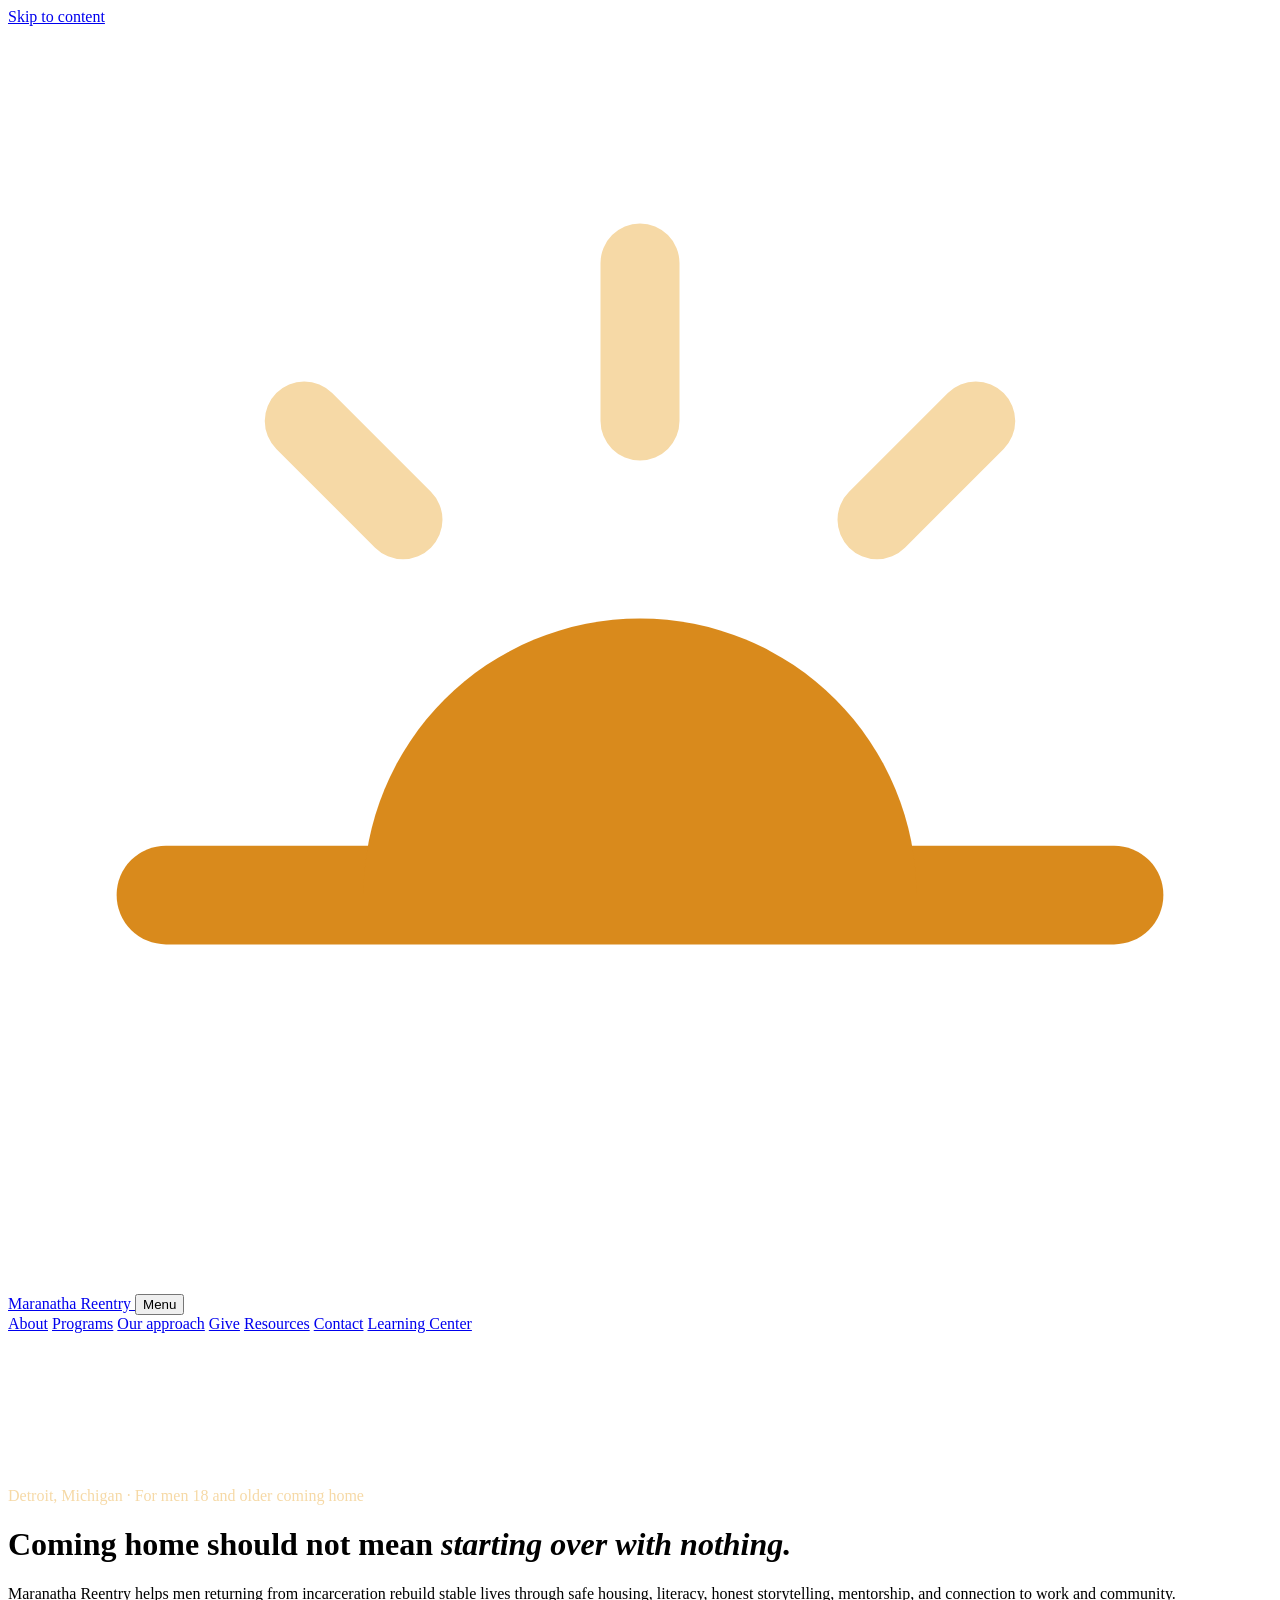
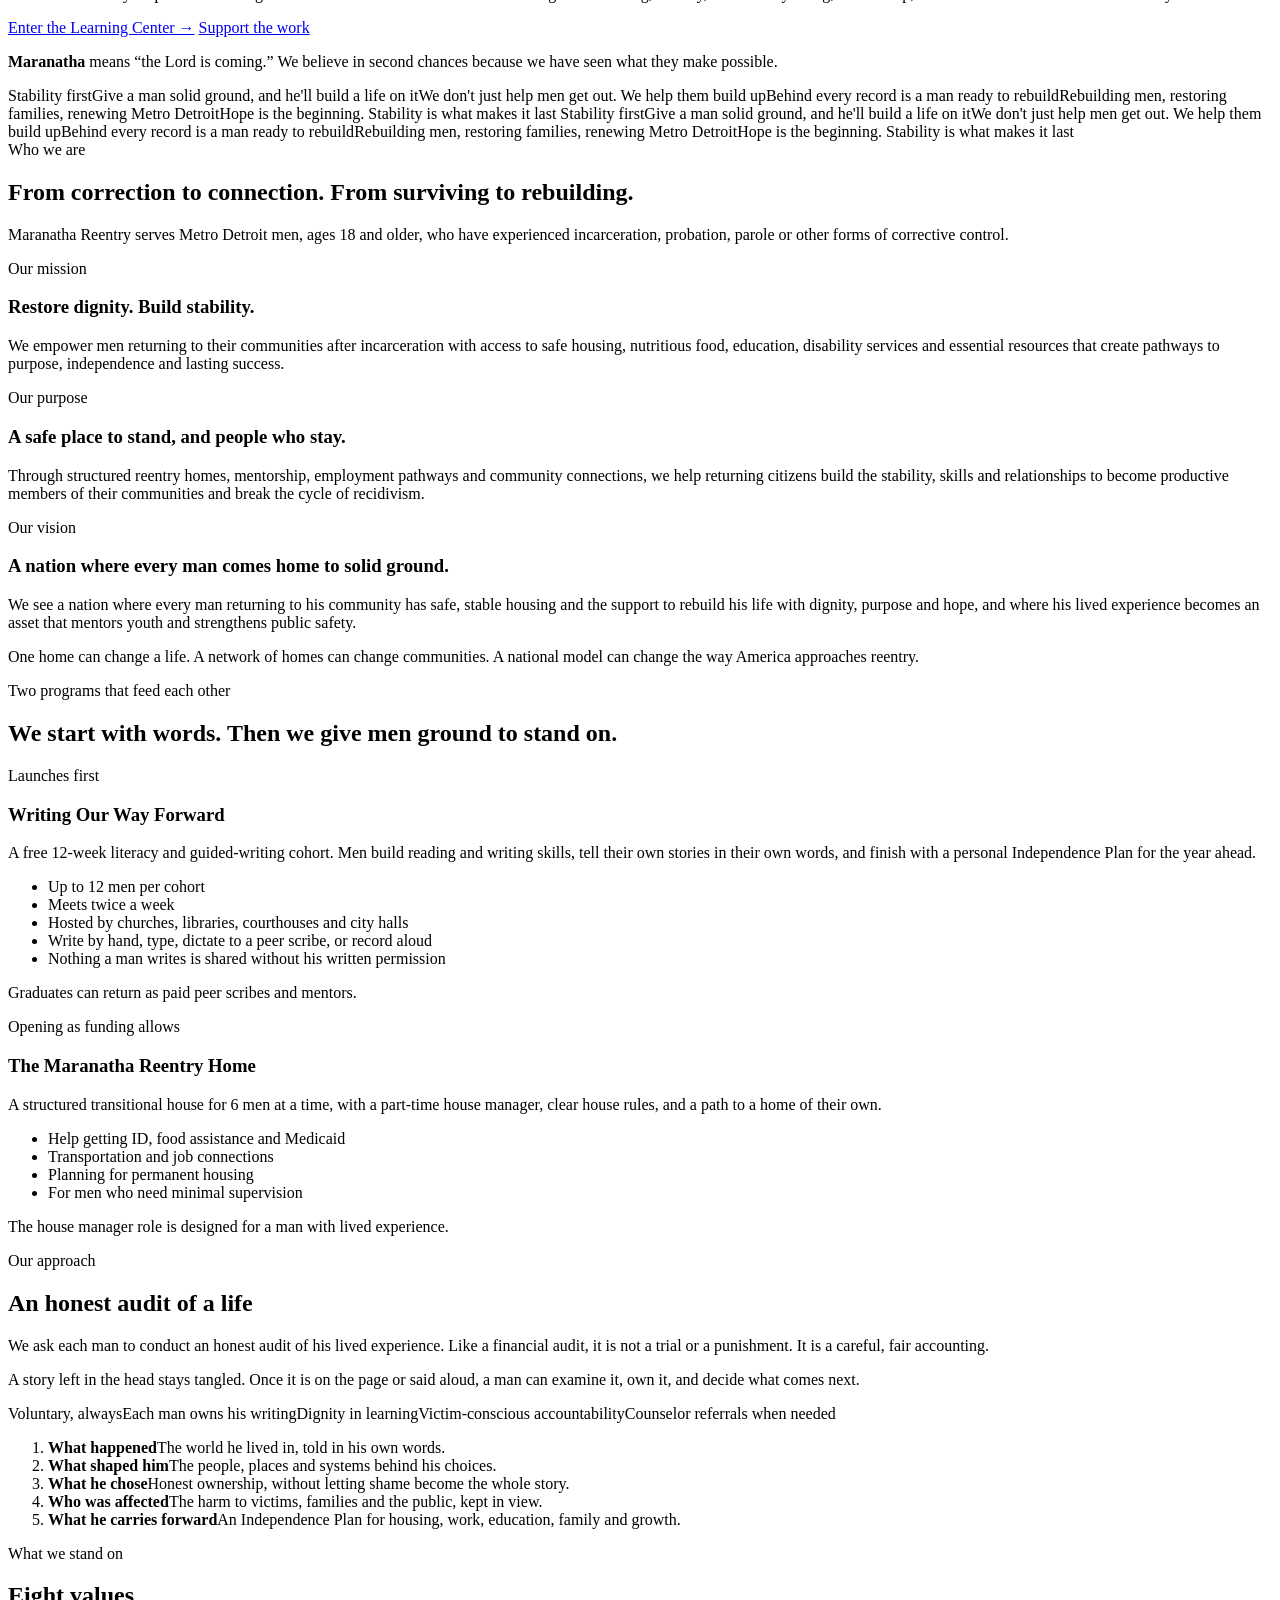
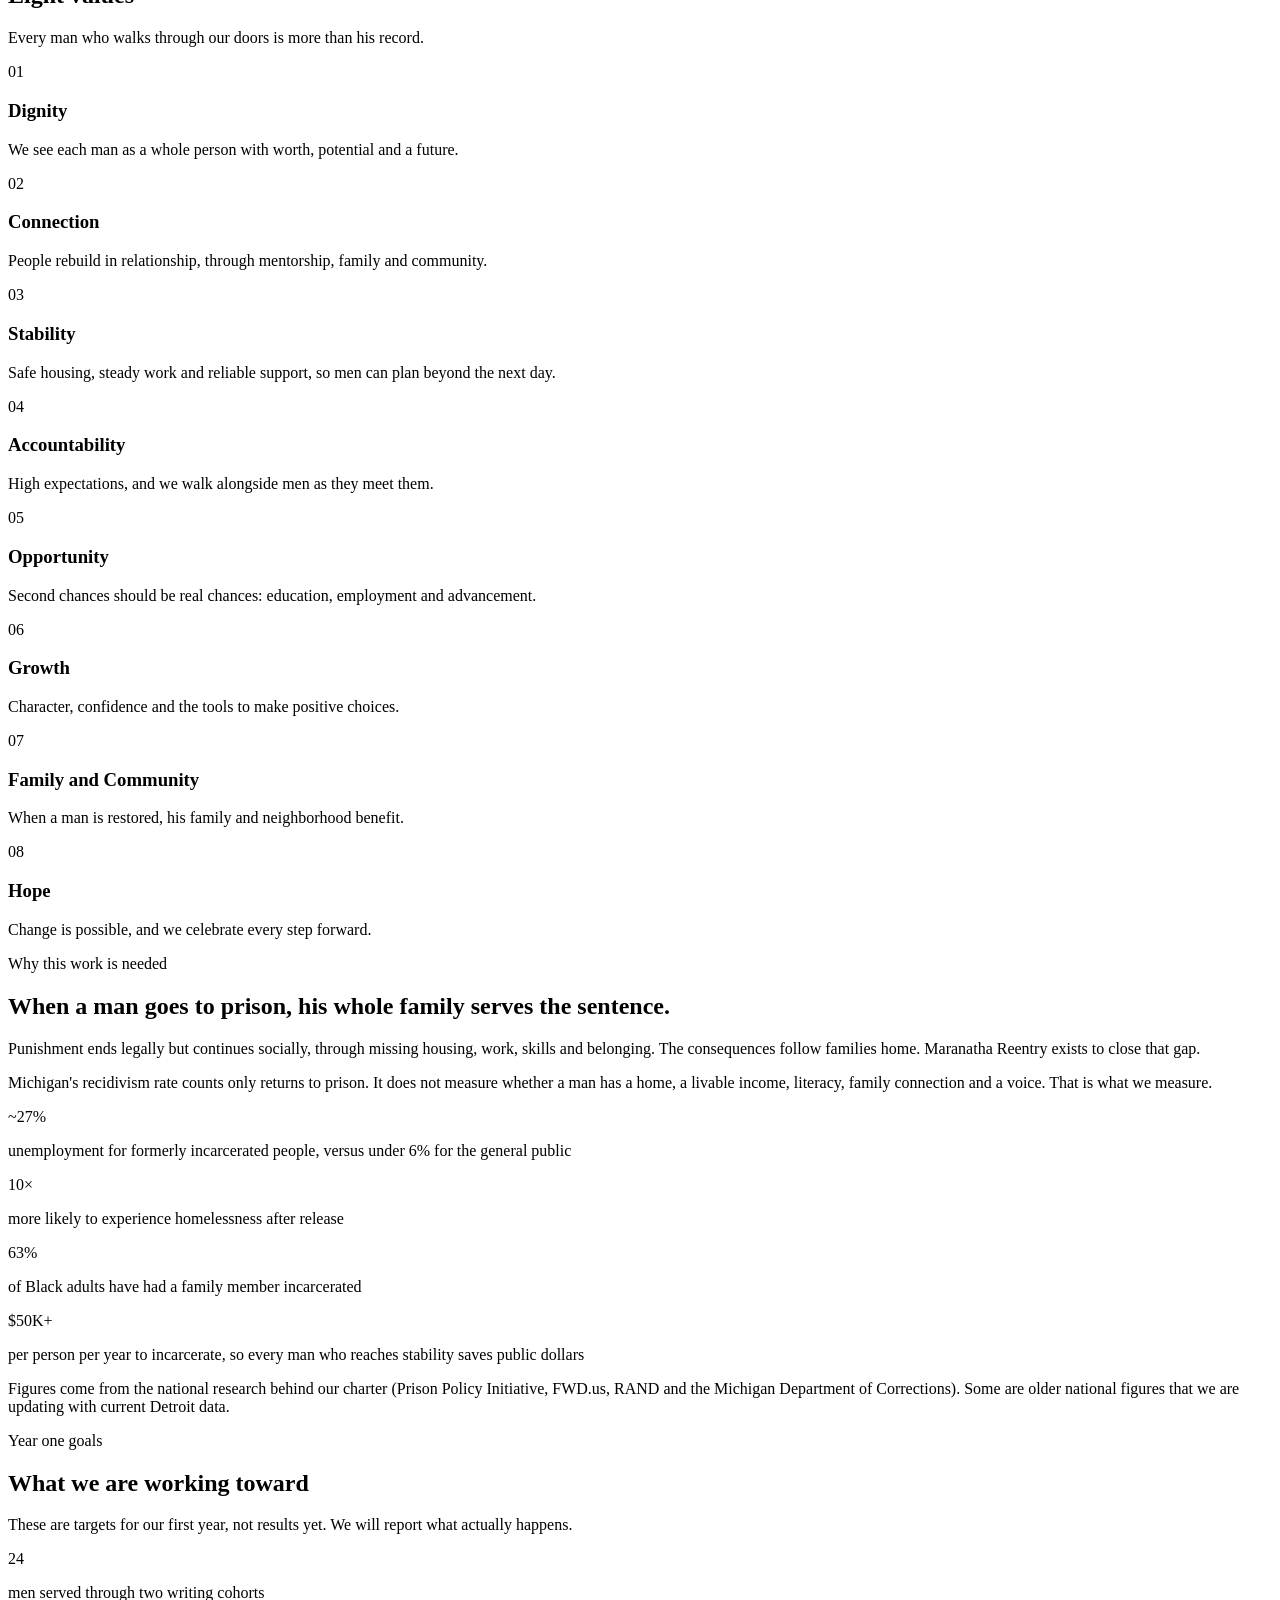
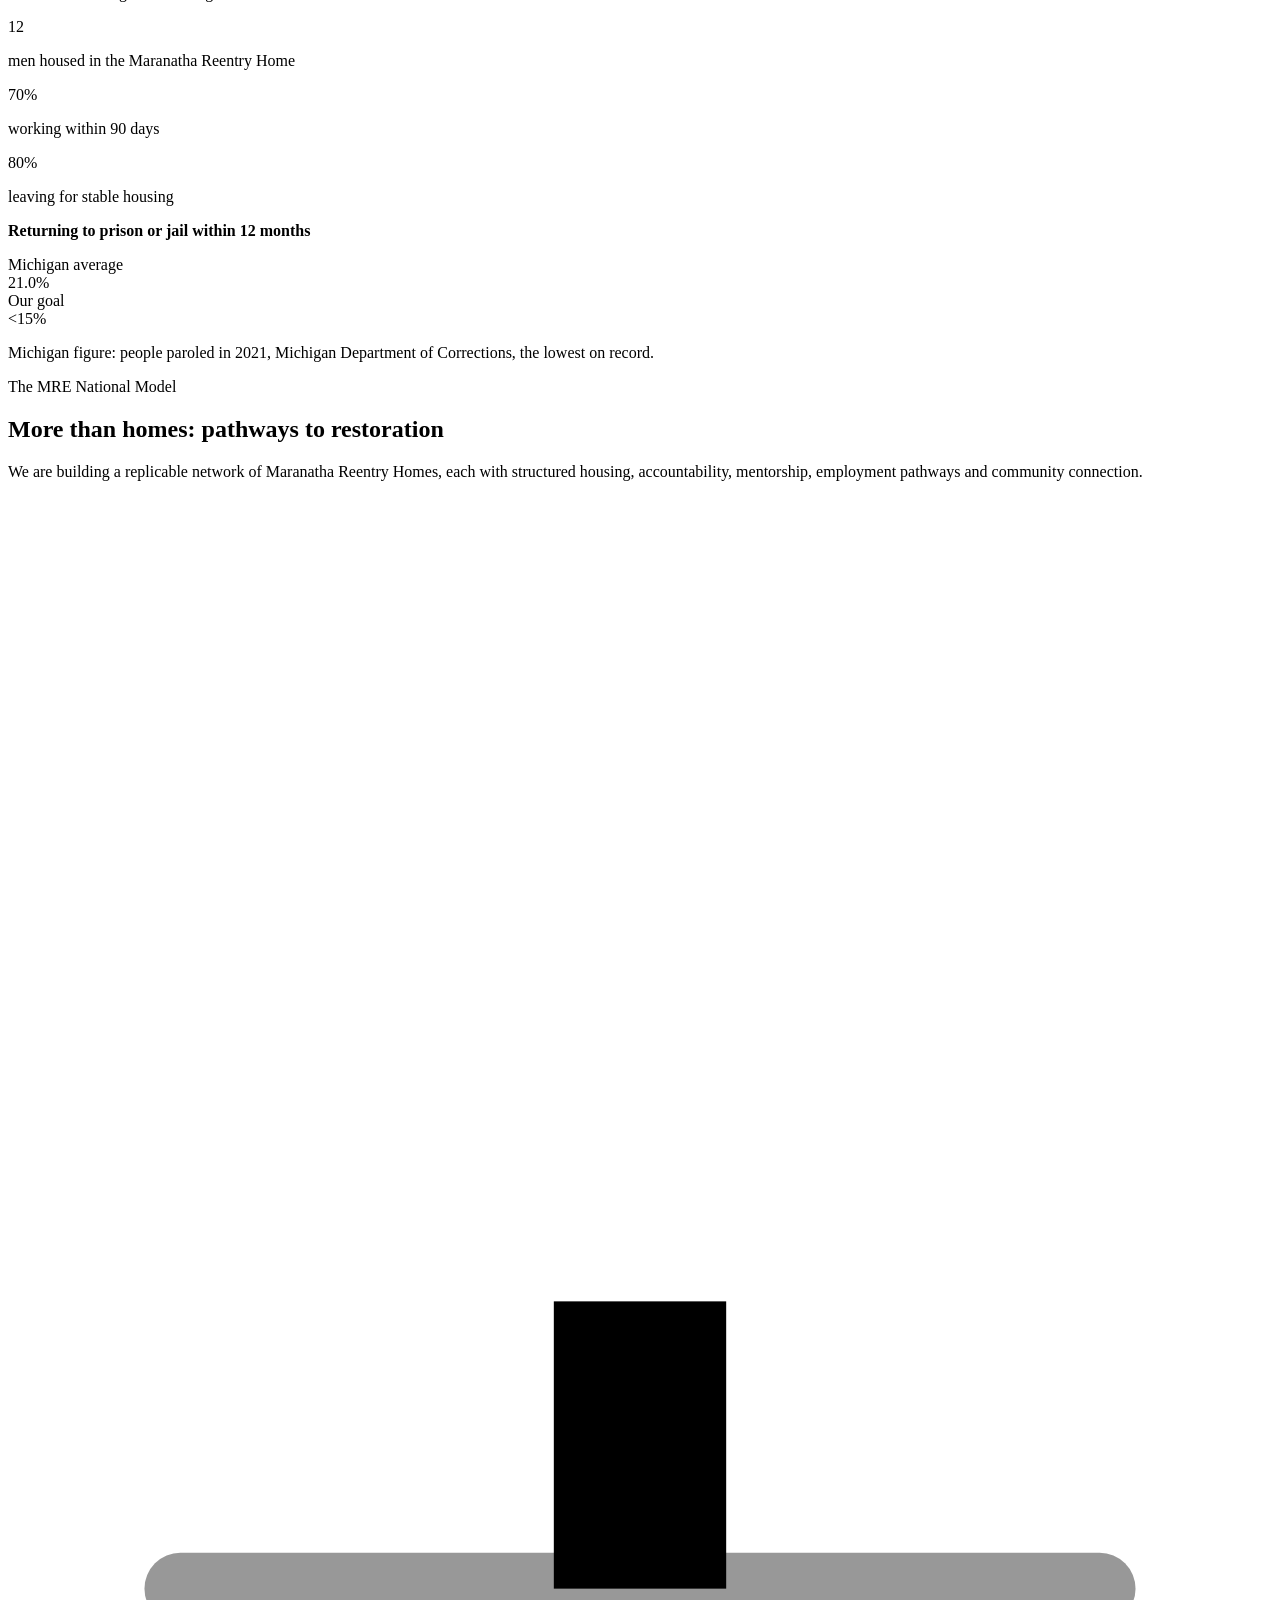
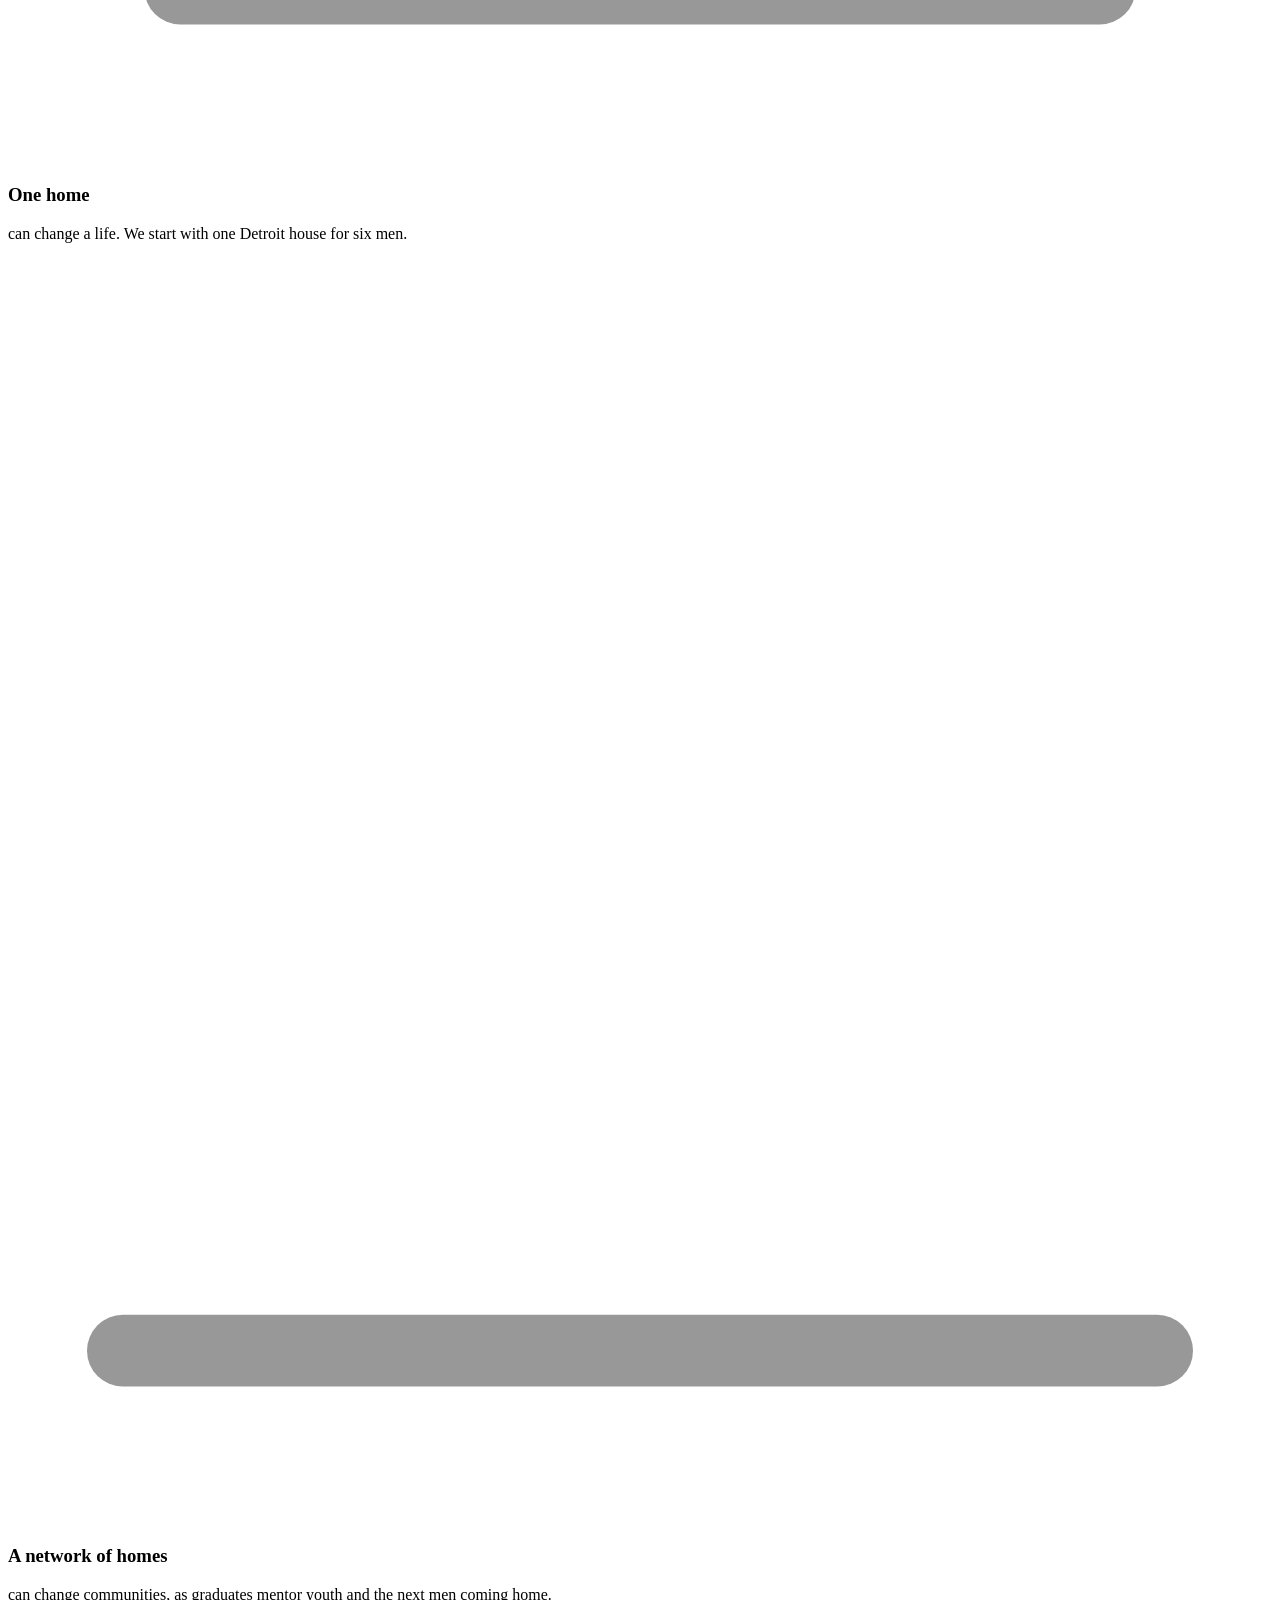
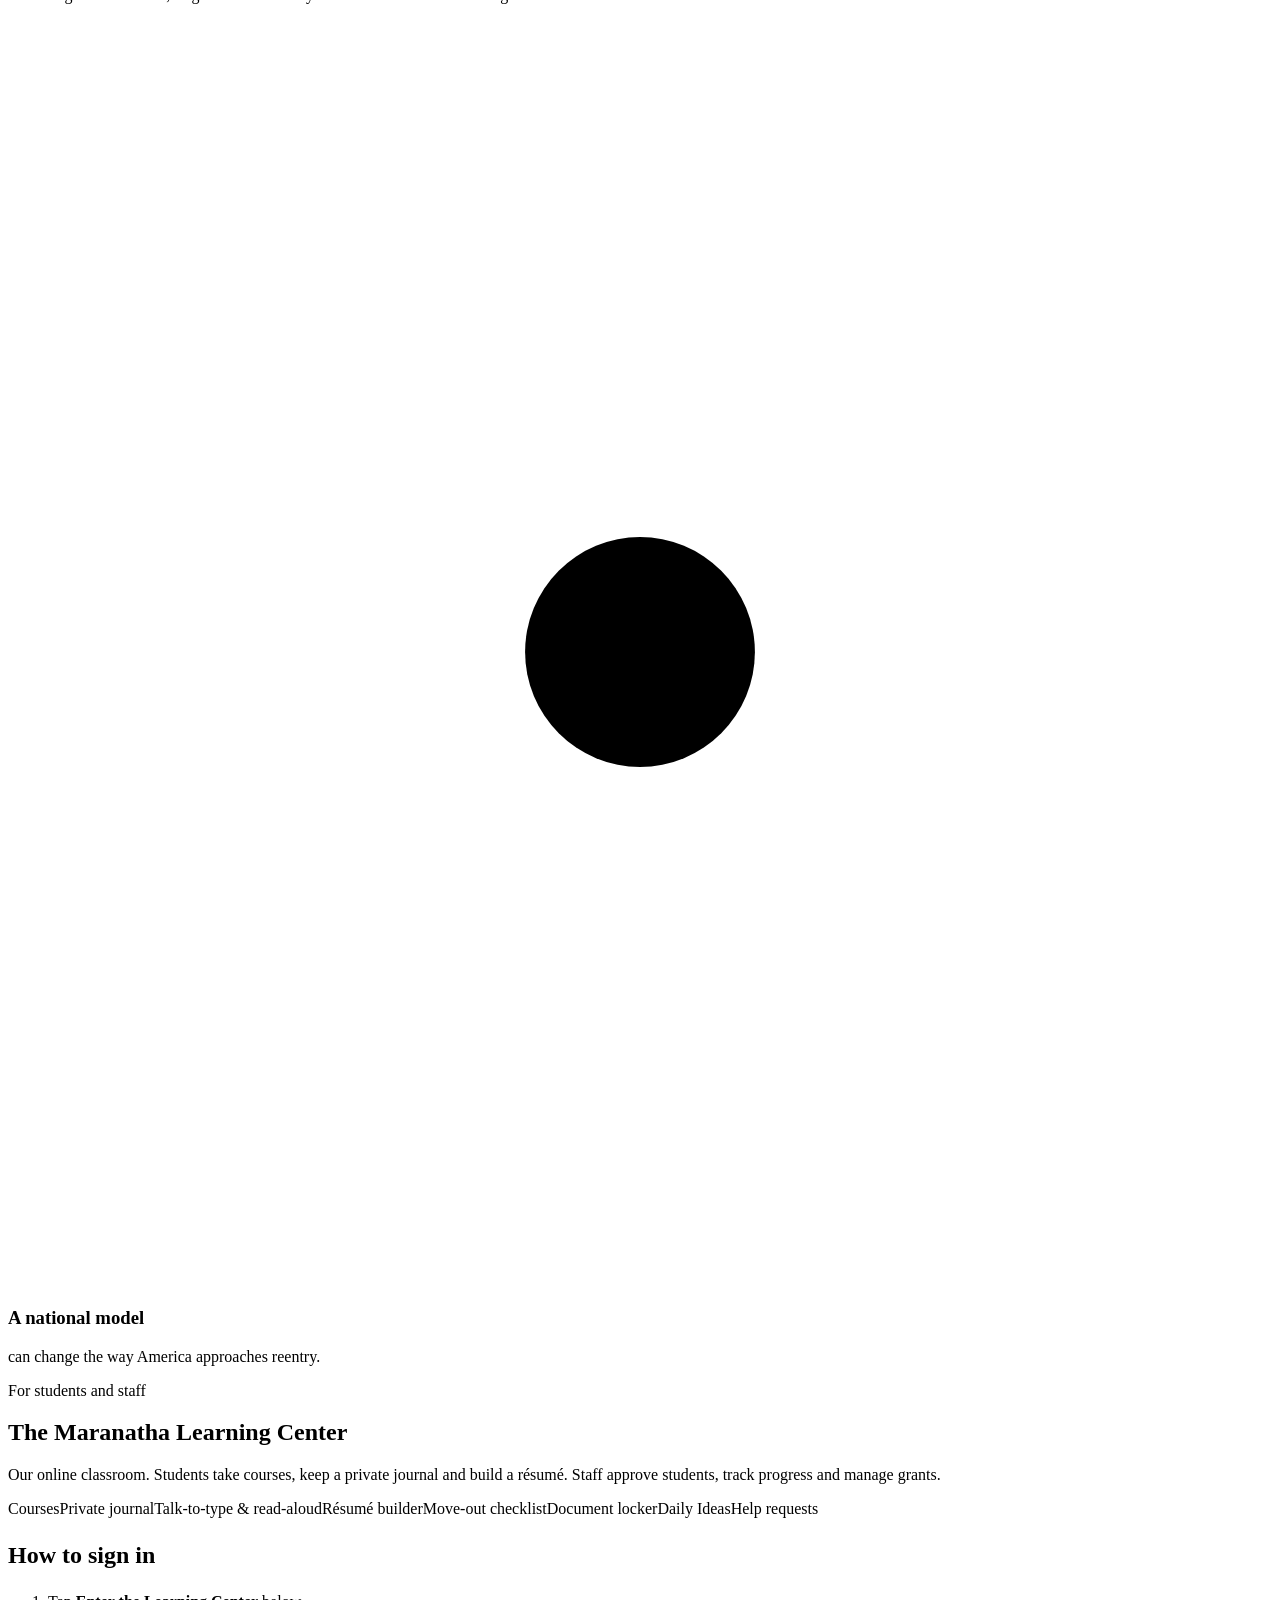
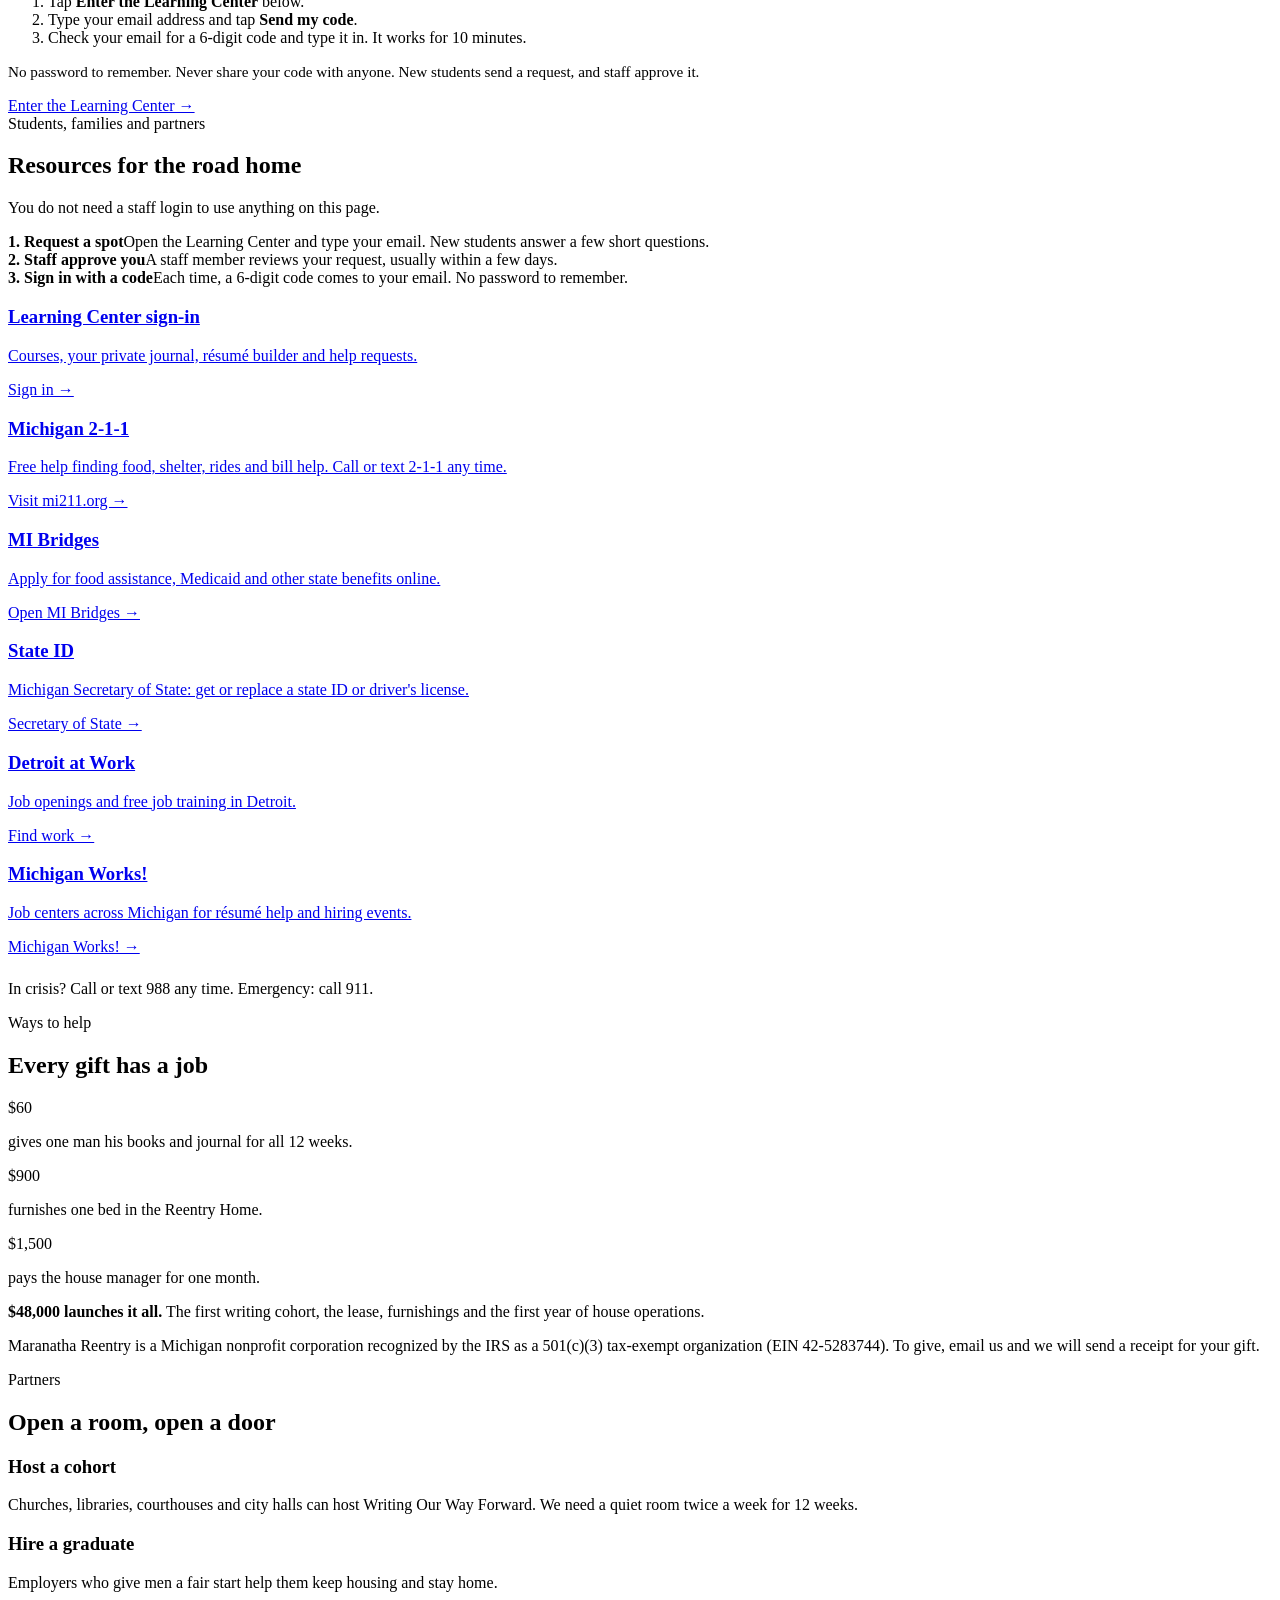
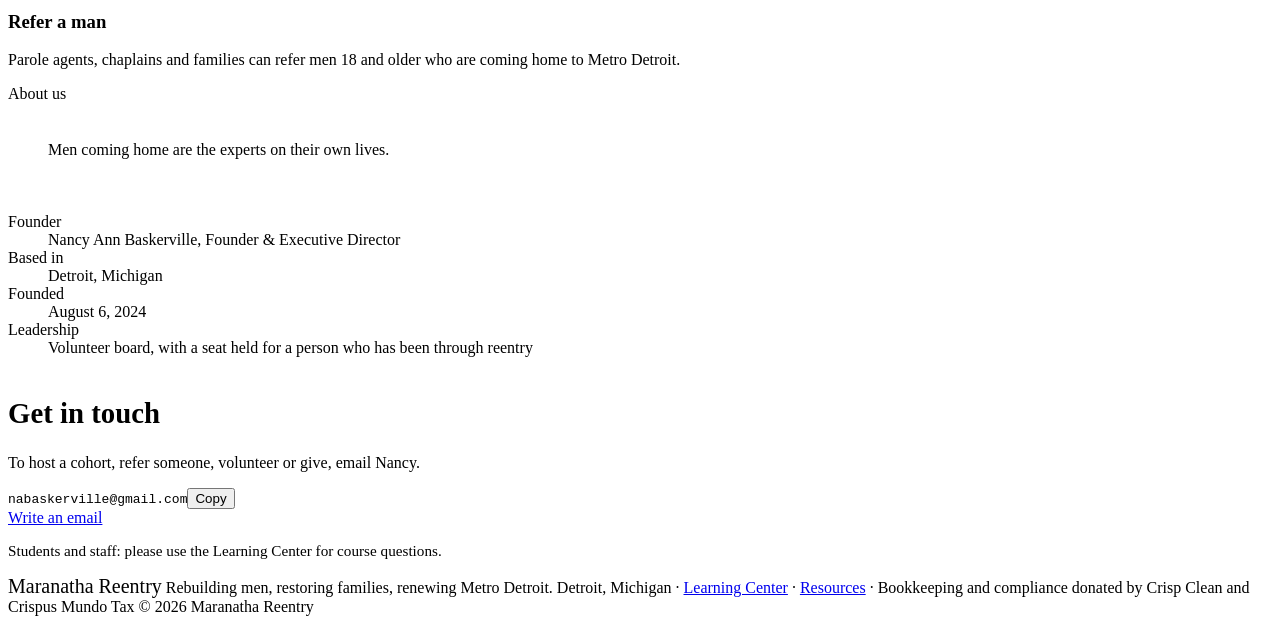
==== index.html @ b45a87dd "Add files via upload" ====
<!doctype html>
<html lang="en">
<head>
<meta charset="utf-8">
<meta name="viewport" content="width=device-width,initial-scale=1,viewport-fit=cover">
<title>Maranatha Reentry | Detroit</title>
<meta name="description" content="Maranatha Reentry helps men returning from incarceration in Metro Detroit rebuild stable lives through safe housing, literacy, honest storytelling, mentorship and connection to work.">
<meta property="og:title" content="Maranatha Reentry">
<meta property="og:description" content="Give a man solid ground, and he'll build a life on it. Reentry housing and literacy for men coming home to Metro Detroit.">
<meta name="theme-color" content="#16203a">
<link rel="icon" href="data:image/svg+xml,%3Csvg xmlns='http://www.w3.org/2000/svg' viewBox='0 0 32 32'%3E%3Crect width='32' height='32' rx='6' fill='%2316203a'/%3E%3Cpath d='M5 22h22' stroke='%23d98a1c' stroke-width='2.5' stroke-linecap='round'/%3E%3Cpath d='M9 22a7 7 0 0 1 14 0' fill='%23d98a1c'/%3E%3C/svg%3E">
<link rel="preconnect" href="https://fonts.googleapis.com">
<link rel="preconnect" href="https://fonts.gstatic.com" crossorigin>
<link rel="stylesheet" href="https://fonts.googleapis.com/css2?family=Young+Serif&family=Atkinson+Hyperlegible:ital,wght@0,400;0,700;1,400&display=swap">
<link rel="stylesheet" href="assets/site.css">
</head>
<body>
<a class="skip" href="#main">Skip to content</a>

<nav class="top" aria-label="Main">
  <div class="wrap">
    <a class="brand" href="#top">
      <svg viewBox="0 0 32 32" aria-hidden="true"><path d="M4 22h24" stroke="#d98a1c" stroke-width="2.5" stroke-linecap="round"/><path d="M9 22a7 7 0 0 1 14 0" fill="#d98a1c"/><path d="M16 6v4M7.5 10l2.5 2.5M24.5 10L22 12.5" stroke="#f6d9a6" stroke-width="2" stroke-linecap="round"/></svg>
      Maranatha Reentry
    </a>
    <button class="menu-btn" type="button" aria-expanded="false" aria-controls="navlinks">Menu</button>
    <div class="navlinks" id="navlinks">
      <a href="#mission">About</a>
      <a href="#programs">Programs</a>
      <a href="#approach">Our approach</a>
      <a href="#give">Give</a>
      <a href="#resources">Resources</a>
      <a href="#contact">Contact</a>
      <a class="pill" href="learning-center/">Learning Center</a>
    </div>
  </div>
</nav>

<header class="hero" id="top">
  <canvas id="dawn" aria-hidden="true"></canvas>
  <div class="wrap">
    <span class="eyebrow reveal" style="color:#f6d9a6">Detroit, Michigan · For men 18 and older coming home</span>
    <h1 class="reveal d1">Coming home should not mean <em>starting over with nothing.</em></h1>
    <p class="lede reveal d2">Maranatha Reentry helps men returning from incarceration rebuild stable lives through safe housing, literacy, honest storytelling, mentorship, and connection to work and community.</p>
    <div class="ctas reveal d3">
      <a class="btn btn-dawn" href="learning-center/">Enter the Learning Center →</a>
      <a class="btn btn-ghost" href="#give">Support the work</a>
    </div>
    <p class="meaning reveal d4"><b>Maranatha</b> means “the Lord is coming.” We believe in second chances because we have seen what they make possible.</p>
  </div>
</header>

<div class="ribbon" aria-label="What we believe">
  <div class="track">
    <span>Stability first</span><span>Give a man solid ground, and he'll build a life on it</span><span>We don't just help men get out. We help them build up</span><span>Behind every record is a man ready to rebuild</span><span>Rebuilding men, restoring families, renewing Metro Detroit</span><span>Hope is the beginning. Stability is what makes it last</span>
    <span aria-hidden="true">Stability first</span><span aria-hidden="true">Give a man solid ground, and he'll build a life on it</span><span aria-hidden="true">We don't just help men get out. We help them build up</span><span aria-hidden="true">Behind every record is a man ready to rebuild</span><span aria-hidden="true">Rebuilding men, restoring families, renewing Metro Detroit</span><span aria-hidden="true">Hope is the beginning. Stability is what makes it last</span>
  </div>
</div>

<main id="main">

  <section class="chapter" id="mission">
    <div class="wrap">
      <div class="chapter-head fade">
        <span class="eyebrow">Who we are</span>
        <h2>From correction to connection. From surviving to rebuilding.</h2>
        <p>Maranatha Reentry serves Metro Detroit men, ages 18 and older, who have experienced incarceration, probation, parole or other forms of corrective control.</p>
      </div>
      <div class="trio">
        <article class="statement fade">
          <span class="eyebrow">Our mission</span>
          <h3>Restore dignity. Build stability.</h3>
          <p>We empower men returning to their communities after incarceration with access to safe housing, nutritious food, education, disability services and essential resources that create pathways to purpose, independence and lasting success.</p>
        </article>
        <article class="statement fade">
          <span class="eyebrow">Our purpose</span>
          <h3>A safe place to stand, and people who stay.</h3>
          <p>Through structured reentry homes, mentorship, employment pathways and community connections, we help returning citizens build the stability, skills and relationships to become productive members of their communities and break the cycle of recidivism.</p>
        </article>
        <article class="statement fade">
          <span class="eyebrow">Our vision</span>
          <h3>A nation where every man comes home to solid ground.</h3>
          <p>We see a nation where every man returning to his community has safe, stable housing and the support to rebuild his life with dignity, purpose and hope, and where his lived experience becomes an asset that mentors youth and strengthens public safety.</p>
        </article>
      </div>
      <p class="pull fade">One home can change a life. A network of homes can change communities. A national model can change the way America approaches reentry.</p>
    </div>
  </section>

  <section class="chapter tint" id="programs">
    <div class="wrap">
      <div class="chapter-head fade">
        <span class="eyebrow">Two programs that feed each other</span>
        <h2>We start with words. Then we give men ground to stand on.</h2>
      </div>
      <div class="programs">
        <article class="journal fade">
          <span class="tag">Launches first</span>
          <h3>Writing Our Way Forward</h3>
          <p>A free 12-week literacy and guided-writing cohort. Men build reading and writing skills, tell their own stories in their own words, and finish with a personal Independence Plan for the year ahead.</p>
          <ul>
            <li>Up to 12 men per cohort</li>
            <li>Meets twice a week</li>
            <li>Hosted by churches, libraries, courthouses and city halls</li>
            <li>Write by hand, type, dictate to a peer scribe, or record aloud</li>
            <li>Nothing a man writes is shared without his written permission</li>
          </ul>
          <p class="start">Graduates can return as paid peer scribes and mentors.</p>
        </article>
        <article class="journal fade">
          <span class="tag">Opening as funding allows</span>
          <h3>The Maranatha Reentry Home</h3>
          <p>A structured transitional house for 6 men at a time, with a part-time house manager, clear house rules, and a path to a home of their own.</p>
          <ul>
            <li>Help getting ID, food assistance and Medicaid</li>
            <li>Transportation and job connections</li>
            <li>Planning for permanent housing</li>
            <li>For men who need minimal supervision</li>
          </ul>
          <p class="start">The house manager role is designed for a man with lived experience.</p>
        </article>
      </div>
    </div>
  </section>

  <section class="chapter" id="approach">
    <div class="wrap audit">
      <div class="chapter-head fade" style="margin:0">
        <span class="eyebrow">Our approach</span>
        <h2>An honest audit of a life</h2>
        <p>We ask each man to conduct an honest audit of his lived experience. Like a financial audit, it is not a trial or a punishment. It is a careful, fair accounting.</p>
        <p>A story left in the head stays tangled. Once it is on the page or said aloud, a man can examine it, own it, and decide what comes next.</p>
        <div class="chips" style="margin-top:10px">
          <span class="chip">Voluntary, always</span><span class="chip">Each man owns his writing</span><span class="chip">Dignity in learning</span><span class="chip">Victim-conscious accountability</span><span class="chip">Counselor referrals when needed</span>
        </div>
      </div>
      <ol class="audit-steps fade" aria-label="The five questions of the audit">
        <li><div><b>What happened</b><span>The world he lived in, told in his own words.</span></div></li>
        <li><div><b>What shaped him</b><span>The people, places and systems behind his choices.</span></div></li>
        <li><div><b>What he chose</b><span>Honest ownership, without letting shame become the whole story.</span></div></li>
        <li><div><b>Who was affected</b><span>The harm to victims, families and the public, kept in view.</span></div></li>
        <li><div><b>What he carries forward</b><span>An Independence Plan for housing, work, education, family and growth.</span></div></li>
      </ol>
    </div>
  </section>

  <section class="chapter on-night" id="values">
    <div class="wrap">
      <div class="chapter-head fade">
        <span class="eyebrow">What we stand on</span>
        <h2>Eight values</h2>
        <p>Every man who walks through our doors is more than his record.</p>
      </div>
      <div class="values fade">
        <div class="value"><span class="n">01</span><h3>Dignity</h3><p>We see each man as a whole person with worth, potential and a future.</p></div>
        <div class="value"><span class="n">02</span><h3>Connection</h3><p>People rebuild in relationship, through mentorship, family and community.</p></div>
        <div class="value"><span class="n">03</span><h3>Stability</h3><p>Safe housing, steady work and reliable support, so men can plan beyond the next day.</p></div>
        <div class="value"><span class="n">04</span><h3>Accountability</h3><p>High expectations, and we walk alongside men as they meet them.</p></div>
        <div class="value"><span class="n">05</span><h3>Opportunity</h3><p>Second chances should be real chances: education, employment and advancement.</p></div>
        <div class="value"><span class="n">06</span><h3>Growth</h3><p>Character, confidence and the tools to make positive choices.</p></div>
        <div class="value"><span class="n">07</span><h3>Family and Community</h3><p>When a man is restored, his family and neighborhood benefit.</p></div>
        <div class="value"><span class="n">08</span><h3>Hope</h3><p>Change is possible, and we celebrate every step forward.</p></div>
      </div>
    </div>
  </section>

  <section class="chapter" id="why">
    <div class="wrap why">
      <div class="chapter-head fade" style="margin:0">
        <span class="eyebrow">Why this work is needed</span>
        <h2>When a man goes to prison, his whole family serves the sentence.</h2>
        <p>Punishment ends legally but continues socially, through missing housing, work, skills and belonging. The consequences follow families home. Maranatha Reentry exists to close that gap.</p>
        <p>Michigan's recidivism rate counts only returns to prison. It does not measure whether a man has a home, a livable income, literacy, family connection and a voice. That is what we measure.</p>
      </div>
      <div class="fade">
        <div class="stats">
          <div class="stat"><span class="num">~27%</span><p>unemployment for formerly incarcerated people, versus under 6% for the general public</p></div>
          <div class="stat"><span class="num">10×</span><p>more likely to experience homelessness after release</p></div>
          <div class="stat"><span class="num">63%</span><p>of Black adults have had a family member incarcerated</p></div>
          <div class="stat"><span class="num">$50K+</span><p>per person per year to incarcerate, so every man who reaches stability saves public dollars</p></div>
        </div>
        <p class="fine">Figures come from the national research behind our charter (Prison Policy Initiative, FWD.us, RAND and the Michigan Department of Corrections). Some are older national figures that we are updating with current Detroit data.</p>
      </div>
    </div>
  </section>

  <section class="chapter on-night" id="goals">
    <div class="wrap">
      <div class="chapter-head fade">
        <span class="eyebrow">Year one goals</span>
        <h2>What we are working toward</h2>
        <p>These are targets for our first year, not results yet. We will report what actually happens.</p>
      </div>
      <div class="goal-grid fade">
        <div class="goal"><span class="num" data-count="24">24</span><p>men served through two writing cohorts</p></div>
        <div class="goal"><span class="num" data-count="12">12</span><p>men housed in the Maranatha Reentry Home</p></div>
        <div class="goal"><span class="num" data-count="70" data-suffix="%">70%</span><p>working within 90 days</p></div>
        <div class="goal"><span class="num" data-count="80" data-suffix="%">80%</span><p>leaving for stable housing</p></div>
      </div>
      <div class="compare fade" aria-label="Return to prison within 12 months">
        <p style="font-weight:700">Returning to prison or jail within 12 months</p>
        <div class="bar-row"><span>Michigan average</span><div class="bar"><span class="state"></span></div><span>21.0%</span></div>
        <div class="bar-row"><span>Our goal</span><div class="bar"><span class="mre"></span></div><span>&lt;15%</span></div>
        <p class="bar-note">Michigan figure: people paroled in 2021, Michigan Department of Corrections, the lowest on record.</p>
      </div>
    </div>
  </section>

  <section class="chapter" id="vision">
    <div class="wrap">
      <div class="chapter-head fade">
        <span class="eyebrow">The MRE National Model</span>
        <h2>More than homes: pathways to restoration</h2>
        <p>We are building a replicable network of Maranatha Reentry Homes, each with structured housing, accountability, mentorship, employment pathways and community connection.</p>
      </div>
      <div class="vision">
        <div class="scale fade">
          <svg class="icon" viewBox="0 0 44 44" aria-hidden="true"><path d="M6 38h32" stroke="currentColor" stroke-width="2.5" stroke-linecap="round" opacity=".4"/><path d="M12 38V22L22 13l10 9v16" fill="none" stroke="var(--dawn)" stroke-width="2.5" stroke-linejoin="round"/><rect x="19" y="28" width="6" height="10" fill="var(--dawn)"/></svg>
          <h3>One home</h3><p>can change a life. We start with one Detroit house for six men.</p>
        </div>
        <div class="scale fade">
          <svg class="icon" viewBox="0 0 44 44" aria-hidden="true"><path d="M4 38h36" stroke="currentColor" stroke-width="2.5" stroke-linecap="round" opacity=".4"/><path d="M6 38V27l7-6 7 6v11M24 38V27l7-6 7 6v11" fill="none" stroke="var(--sage)" stroke-width="2.5" stroke-linejoin="round"/><path d="M15 15l7-6 7 6" fill="none" stroke="var(--dawn)" stroke-width="2.5" stroke-linejoin="round"/></svg>
          <h3>A network of homes</h3><p>can change communities, as graduates mentor youth and the next men coming home.</p>
        </div>
        <div class="scale fade">
          <svg class="icon" viewBox="0 0 44 44" aria-hidden="true"><circle cx="22" cy="22" r="16" fill="none" stroke="var(--sage)" stroke-width="2.5"/><path d="M6 22h32M22 6c5 5 5 27 0 32M22 6c-5 5-5 27 0 32" fill="none" stroke="var(--sage)" stroke-width="2"/><circle cx="22" cy="22" r="4" fill="var(--dawn)"/></svg>
          <h3>A national model</h3><p>can change the way America approaches reentry.</p>
        </div>
      </div>
    </div>
  </section>

  <section class="chapter tint" id="learning">
    <div class="wrap lc">
      <div class="chapter-head fade" style="margin:0">
        <span class="eyebrow">For students and staff</span>
        <h2>The Maranatha Learning Center</h2>
        <p>Our online classroom. Students take courses, keep a private journal and build a résumé. Staff approve students, track progress and manage grants.</p>
        <div class="chips" style="margin-top:8px">
          <span class="chip">Courses</span><span class="chip">Private journal</span><span class="chip">Talk-to-type &amp; read-aloud</span><span class="chip">Résumé builder</span><span class="chip">Move-out checklist</span><span class="chip">Document locker</span><span class="chip">Daily Ideas</span><span class="chip">Help requests</span>
        </div>
      </div>
      <div class="lc-panel fade">
        <h3 style="font-size:1.5rem">How to sign in</h3>
        <ol class="lc-steps">
          <li>Tap <b>Enter the Learning Center</b> below.</li>
          <li>Type your email address and tap <b>Send my code</b>.</li>
          <li>Check your email for a 6-digit code and type it in. It works for 10 minutes.</li>
        </ol>
        <p style="font-size:.95rem;color:var(--muted)">No password to remember. Never share your code with anyone. New students send a request, and staff approve it.</p>
        <a class="btn btn-sage" style="justify-self:start" href="learning-center/">Enter the Learning Center →</a>
      </div>
    </div>
  </section>

  <section class="chapter" id="resources">
    <div class="wrap">
      <div class="chapter-head fade">
        <span class="eyebrow">Students, families and partners</span>
        <h2>Resources for the road home</h2>
        <p>You do not need a staff login to use anything on this page.</p>
      </div>
      <div class="steps-row fade" aria-label="How new students join">
        <div class="step"><b>1. Request a spot</b><span>Open the Learning Center and type your email. New students answer a few short questions.</span></div>
        <div class="step"><b>2. Staff approve you</b><span>A staff member reviews your request, usually within a few days.</span></div>
        <div class="step"><b>3. Sign in with a code</b><span>Each time, a 6-digit code comes to your email. No password to remember.</span></div>
      </div>
      <div class="res-grid fade">
        <a class="res feature" href="learning-center/"><h3>Learning Center sign-in</h3><p>Courses, your private journal, résumé builder and help requests.</p><span class="go">Sign in →</span></a>
        <a class="res" href="https://www.mi211.org/" target="_blank" rel="noopener"><h3>Michigan 2-1-1</h3><p>Free help finding food, shelter, rides and bill help. Call or text 2-1-1 any time.</p><span class="go">Visit mi211.org →</span></a>
        <a class="res" href="https://newmibridges.michigan.gov/" target="_blank" rel="noopener"><h3>MI Bridges</h3><p>Apply for food assistance, Medicaid and other state benefits online.</p><span class="go">Open MI Bridges →</span></a>
        <a class="res" href="https://www.michigan.gov/sos" target="_blank" rel="noopener"><h3>State ID</h3><p>Michigan Secretary of State: get or replace a state ID or driver's license.</p><span class="go">Secretary of State →</span></a>
        <a class="res" href="https://detroitatwork.com/" target="_blank" rel="noopener"><h3>Detroit at Work</h3><p>Job openings and free job training in Detroit.</p><span class="go">Find work →</span></a>
        <a class="res" href="https://www.michiganworks.org/" target="_blank" rel="noopener"><h3>Michigan Works!</h3><p>Job centers across Michigan for résumé help and hiring events.</p><span class="go">Michigan Works! →</span></a>
      </div>
      <p class="crisis" style="margin-top:24px">In crisis? Call or text 988 any time. Emergency: call 911.</p>
    </div>
  </section>

  <section class="chapter tint" id="give">
    <div class="wrap">
      <div class="chapter-head fade">
        <span class="eyebrow">Ways to help</span>
        <h2>Every gift has a job</h2>
      </div>
      <div class="give-grid">
        <div class="gift fade"><span class="amt">$60</span><p>gives one man his books and journal for all 12 weeks.</p></div>
        <div class="gift fade"><span class="amt">$900</span><p>furnishes one bed in the Reentry Home.</p></div>
        <div class="gift fade"><span class="amt">$1,500</span><p>pays the house manager for one month.</p></div>
      </div>
      <div class="launch fade">
        <strong>$48,000 launches it all.</strong>
        <span>The first writing cohort, the lease, furnishings and the first year of house operations.</span>
      </div>
      <p class="status-note">Maranatha Reentry is a Michigan nonprofit corporation recognized by the IRS as a 501(c)(3) tax-exempt organization (EIN 42-5283744). To give, email us and we will send a receipt for your gift.</p>
    </div>
  </section>

  <section class="chapter" id="host">
    <div class="wrap">
      <div class="chapter-head fade">
        <span class="eyebrow">Partners</span>
        <h2>Open a room, open a door</h2>
      </div>
      <div class="host">
        <div class="host-item fade"><h3>Host a cohort</h3><p>Churches, libraries, courthouses and city halls can host Writing Our Way Forward. We need a quiet room twice a week for 12 weeks.</p></div>
        <div class="host-item fade"><h3>Hire a graduate</h3><p>Employers who give men a fair start help them keep housing and stay home.</p></div>
        <div class="host-item fade"><h3>Refer a man</h3><p>Parole agents, chaplains and families can refer men 18 and older who are coming home to Metro Detroit.</p></div>
      </div>
    </div>
  </section>

  <section class="chapter tint" id="contact">
    <div class="wrap about">
      <div style="display:grid;gap:22px;align-content:start" class="fade">
        <span class="eyebrow">About us</span>
        <blockquote>Men coming home are the experts on their own lives.</blockquote>
        <dl class="facts">
          <div><dt>Founder</dt><dd>Nancy Ann Baskerville, Founder &amp; Executive Director</dd></div>
          <div><dt>Based in</dt><dd>Detroit, Michigan</dd></div>
          <div><dt>Founded</dt><dd>August 6, 2024</dd></div>
          <div><dt>Leadership</dt><dd>Volunteer board, with a seat held for a person who has been through reentry</dd></div>
        </dl>
      </div>
      <div class="contact-box fade">
        <h2 style="font-size:1.8rem">Get in touch</h2>
        <p style="color:var(--muted)">To host a cohort, refer someone, volunteer or give, email Nancy.</p>
        <div class="copyline"><code id="email">nabaskerville@gmail.com</code><button class="copybtn" id="copyEmail" type="button">Copy</button></div>
        <a class="btn btn-line" style="justify-self:start" href="mailto:nabaskerville@gmail.com?subject=Maranatha%20Reentry">Write an email</a>
        <p style="font-size:.95rem;color:var(--muted)">Students and staff: please use the Learning Center for course questions.</p>
      </div>
    </div>
  </section>
</main>

<footer>
  <div class="wrap">
    <span style="font-family:var(--font-display);font-size:1.25rem;color:var(--on-night)">Maranatha Reentry</span>
    <span>Rebuilding men, restoring families, renewing Metro Detroit.</span>
    <span>Detroit, Michigan · <a href="learning-center/">Learning Center</a> · <a href="#resources">Resources</a> · Bookkeeping and compliance donated by Crisp Clean and Crispus Mundo Tax</span>
    <span>© <span id="yr">2026</span> Maranatha Reentry</span>
  </div>
</footer>

<script src="assets/site.js"></script>
</body>
</html>
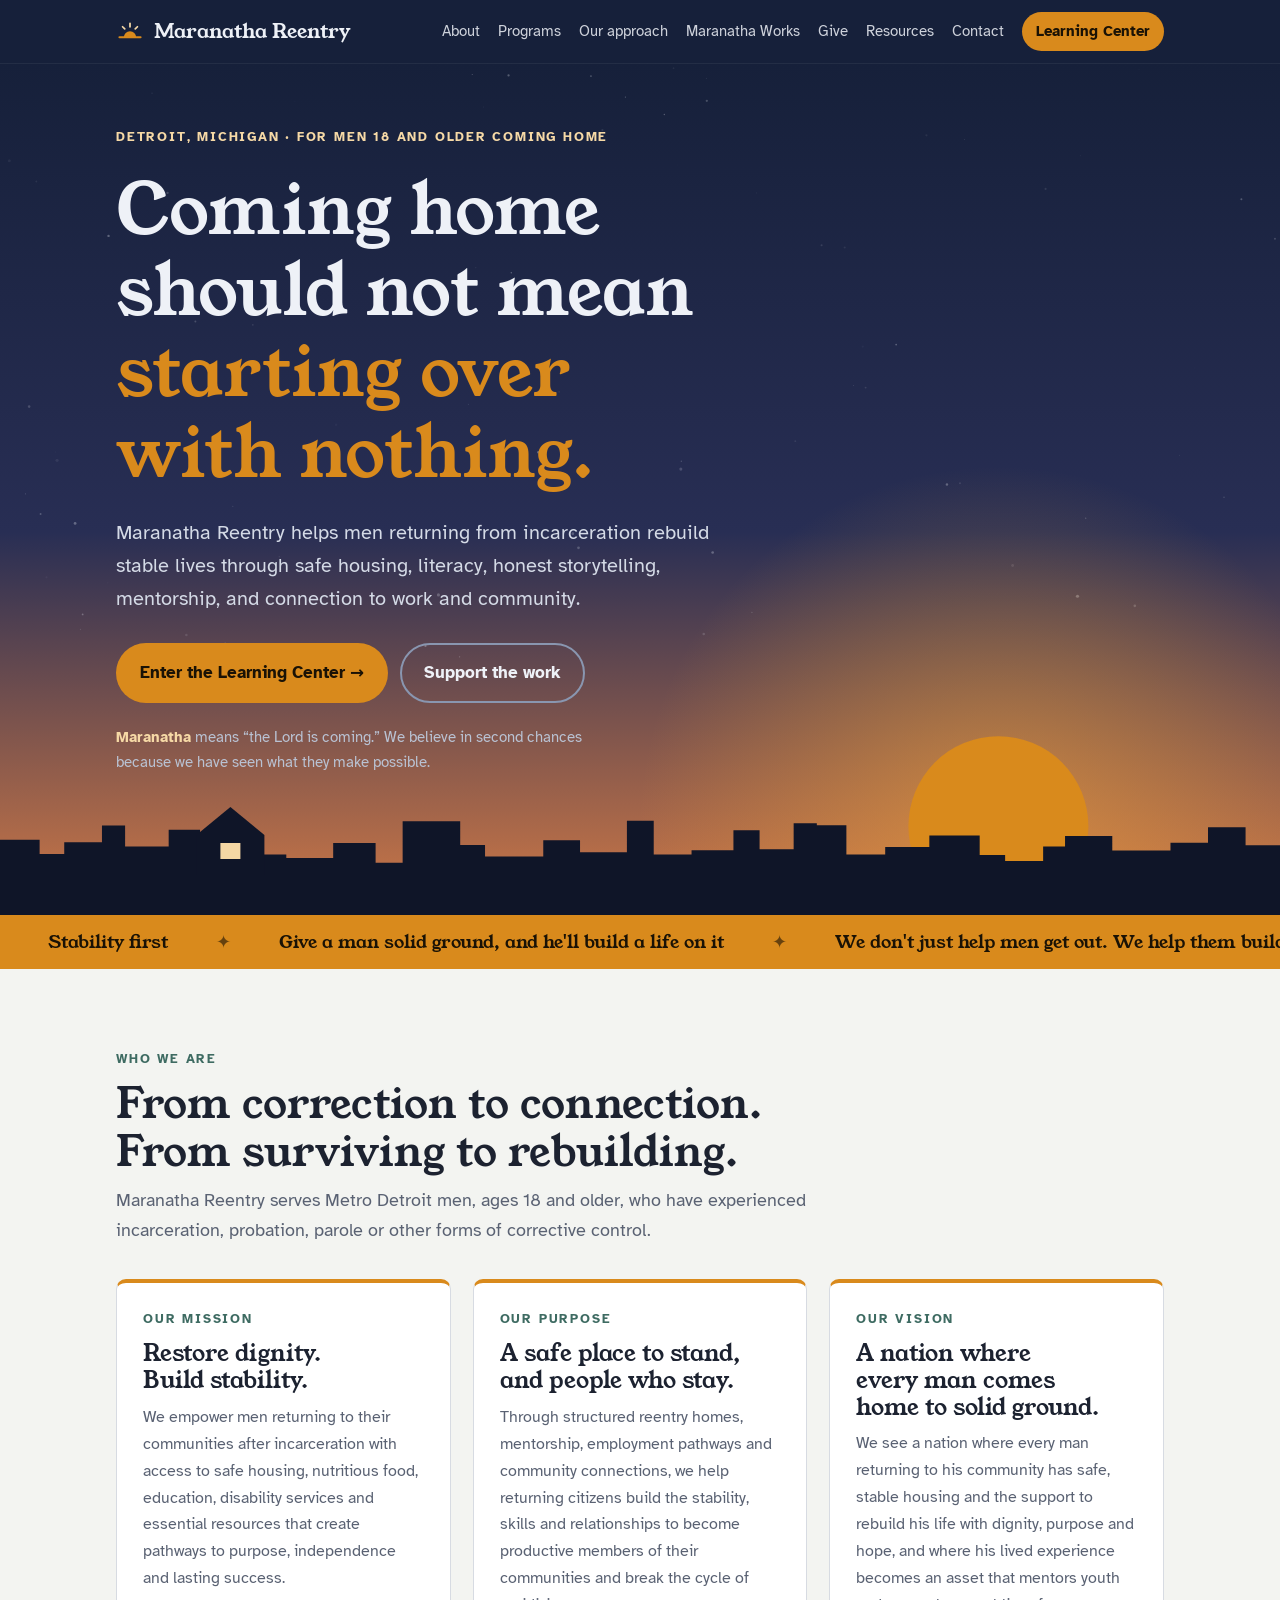
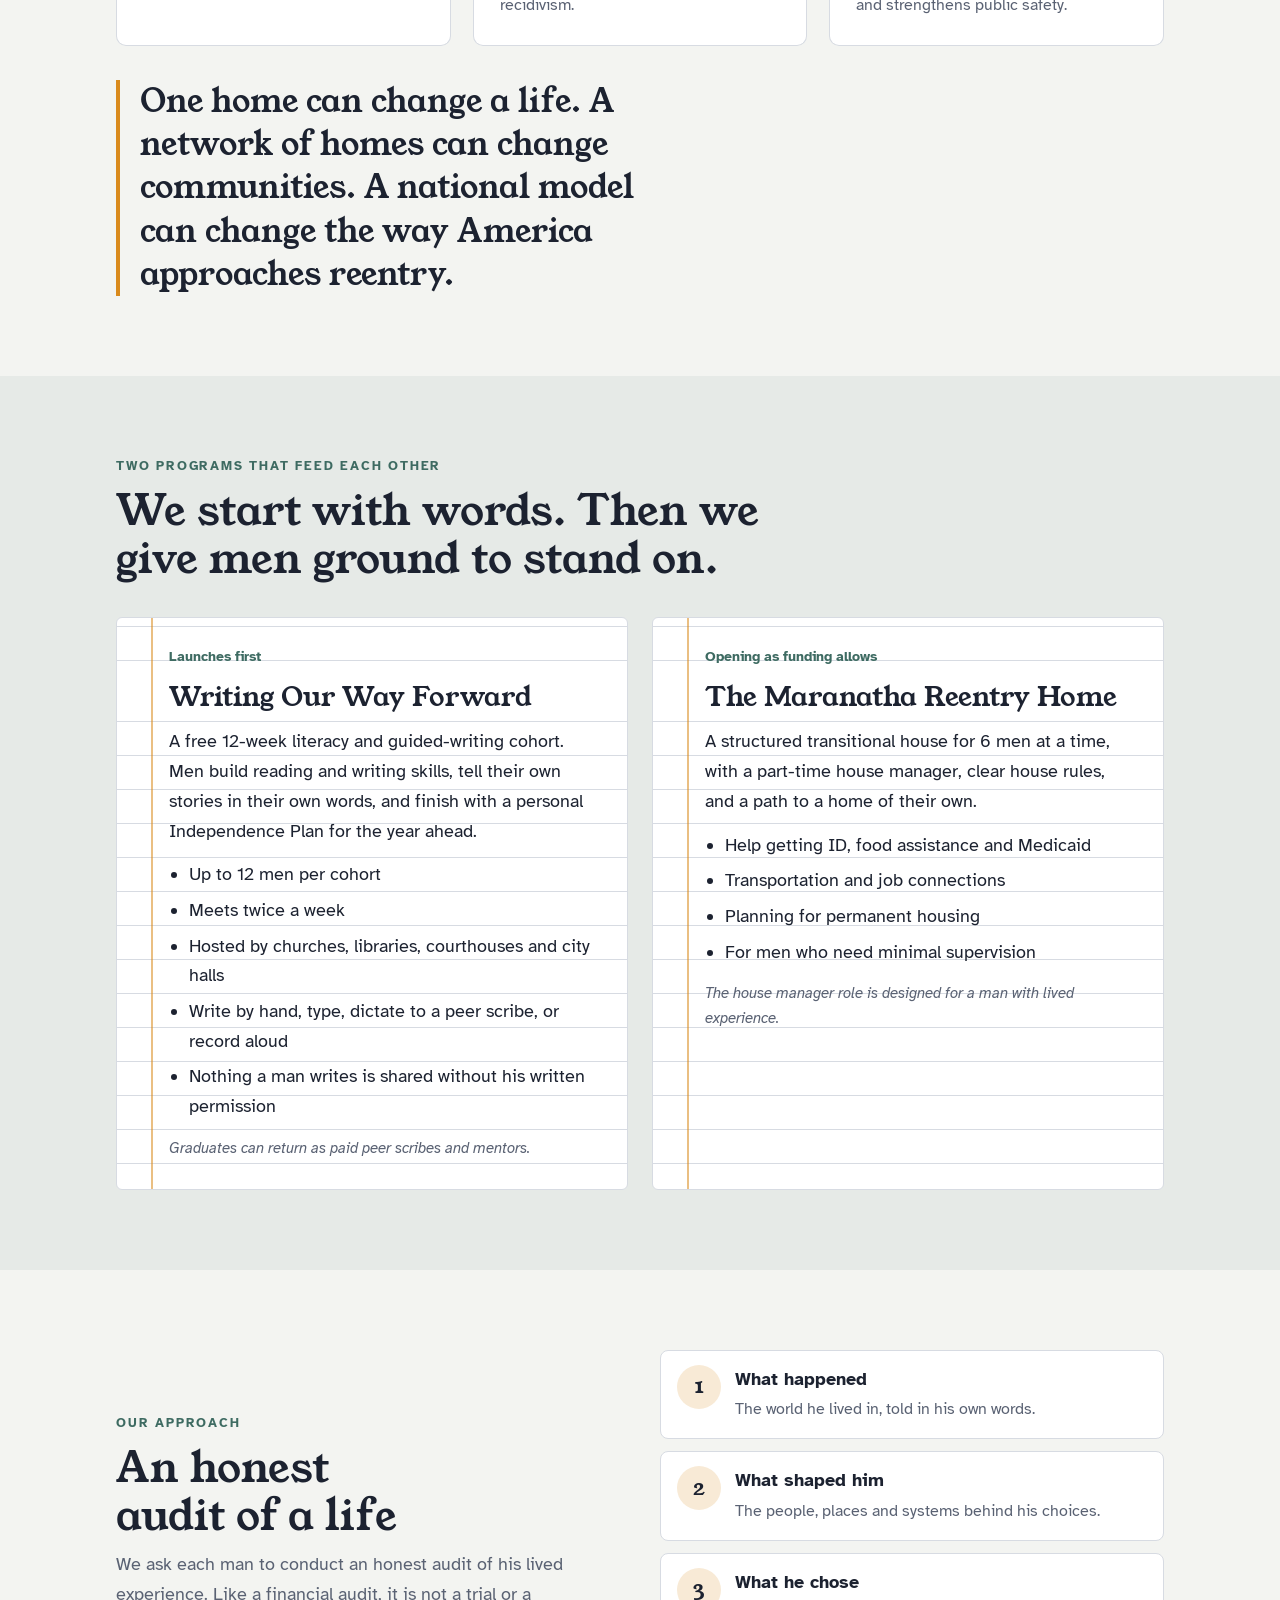
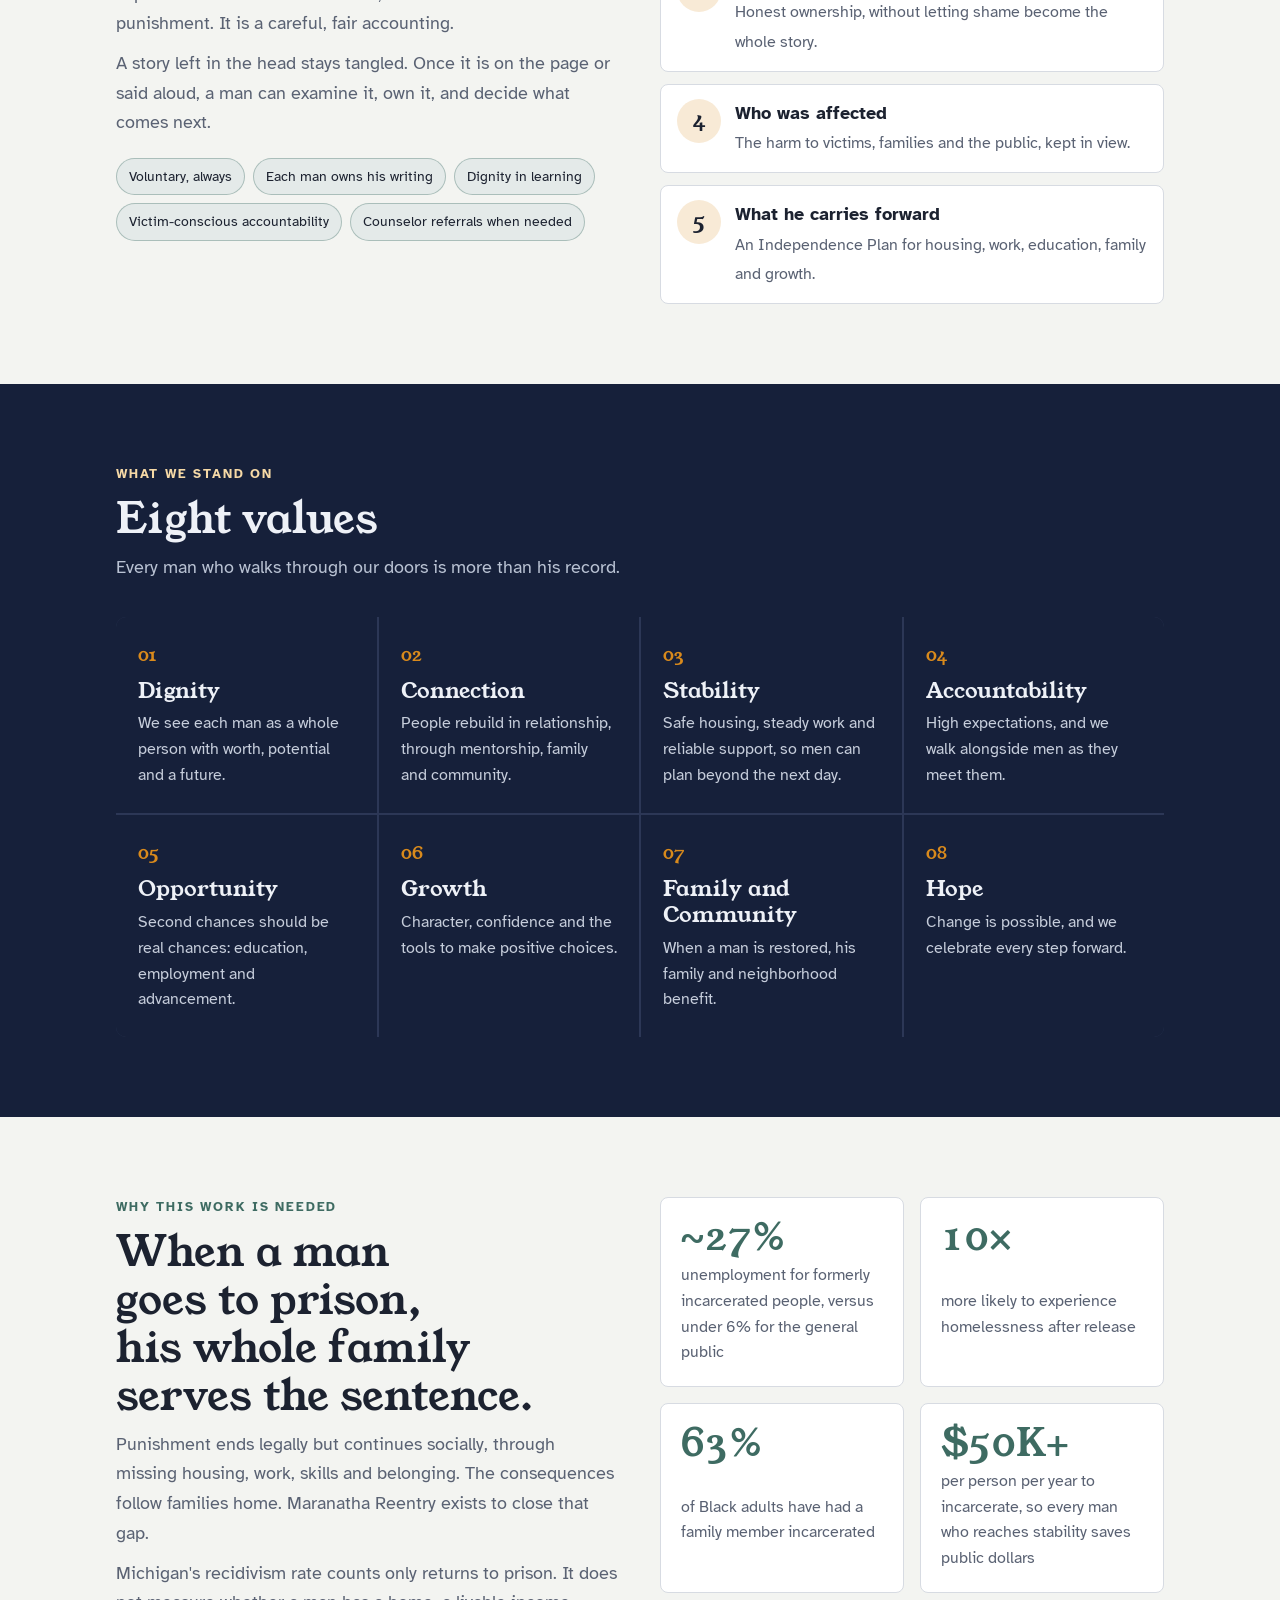
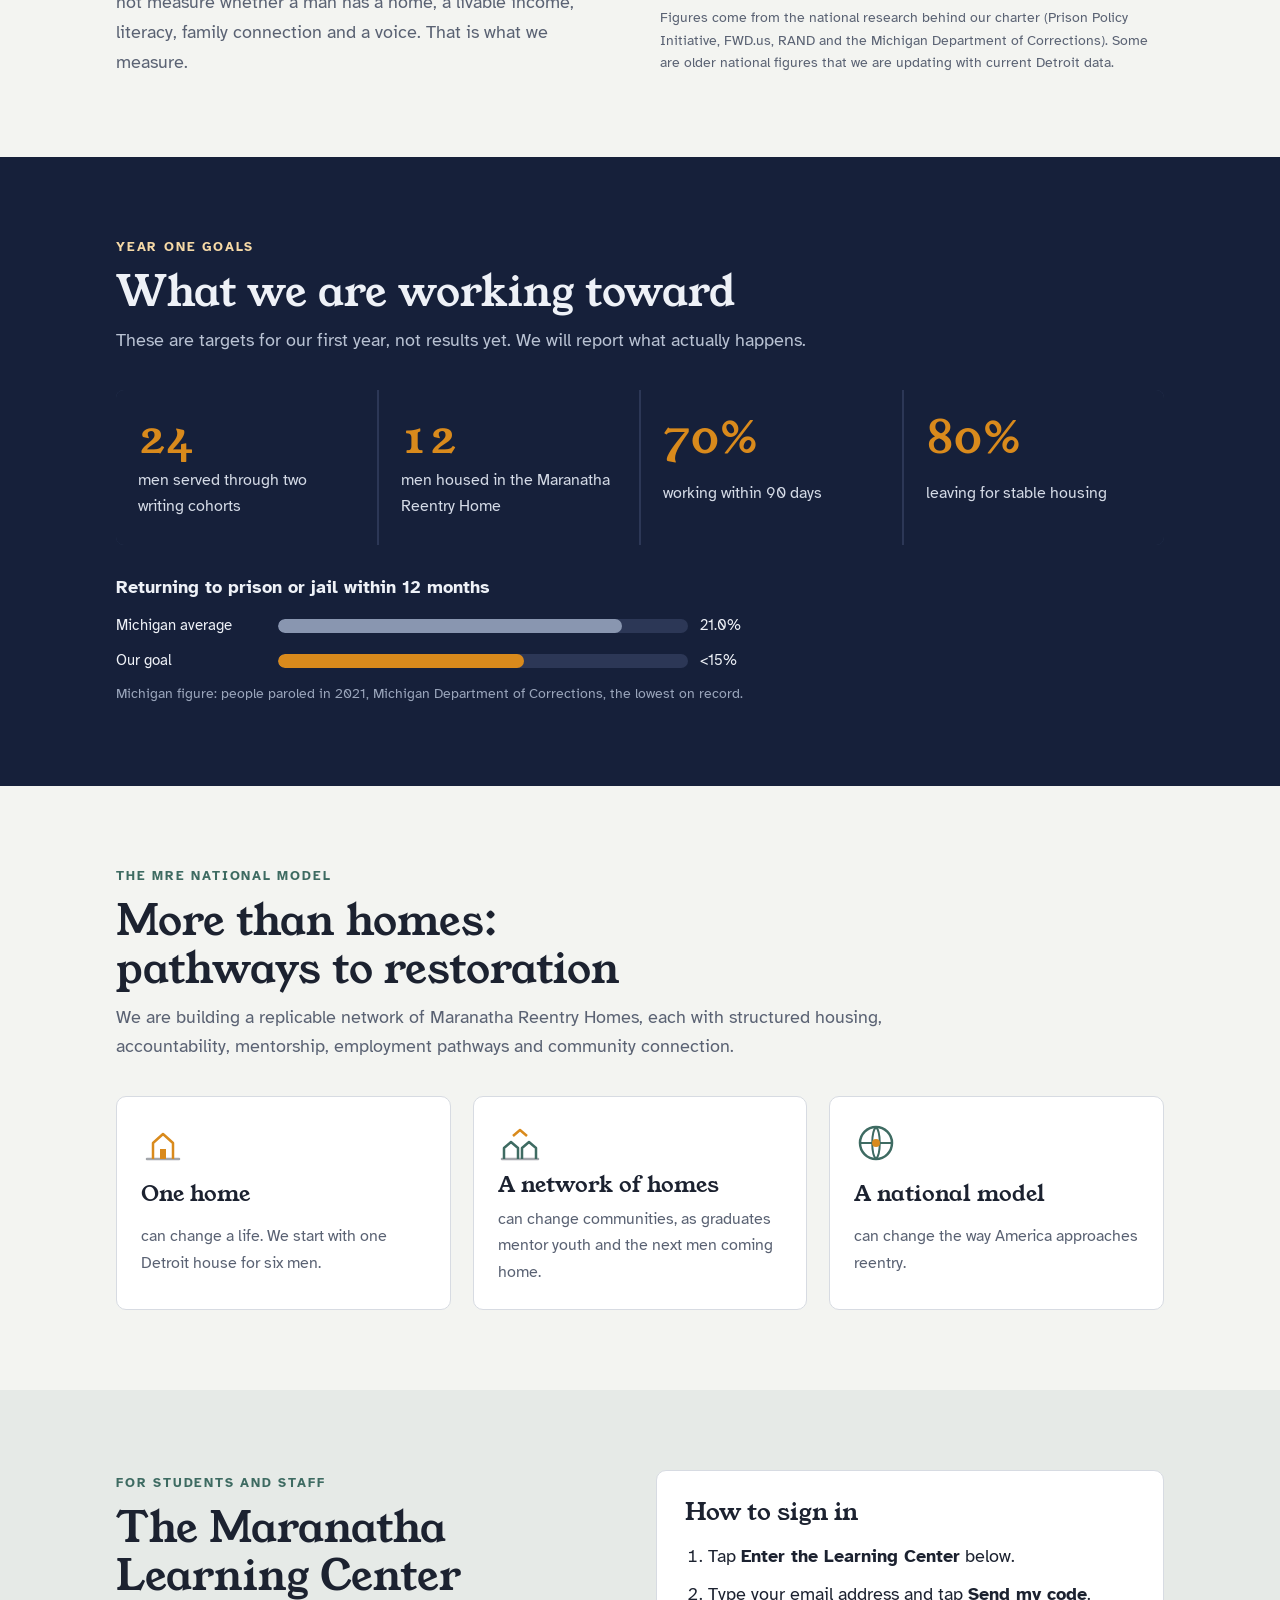
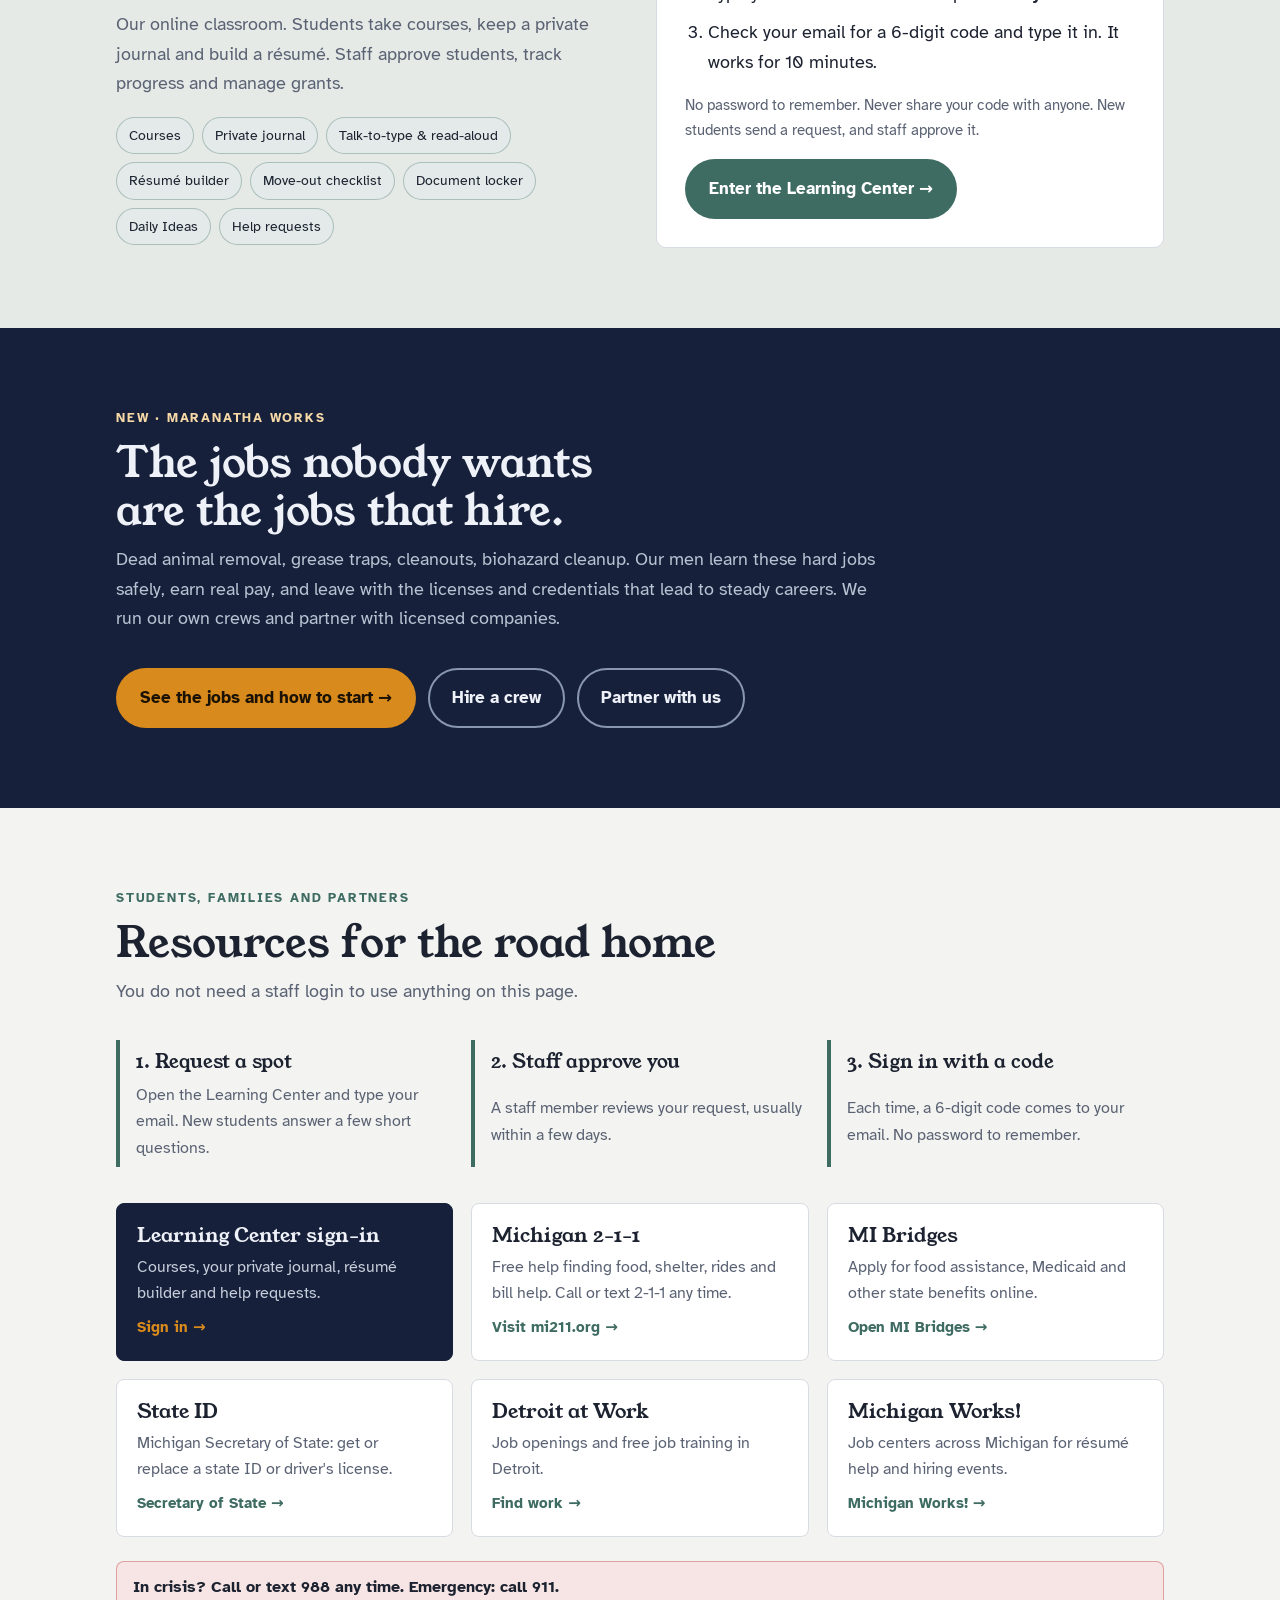
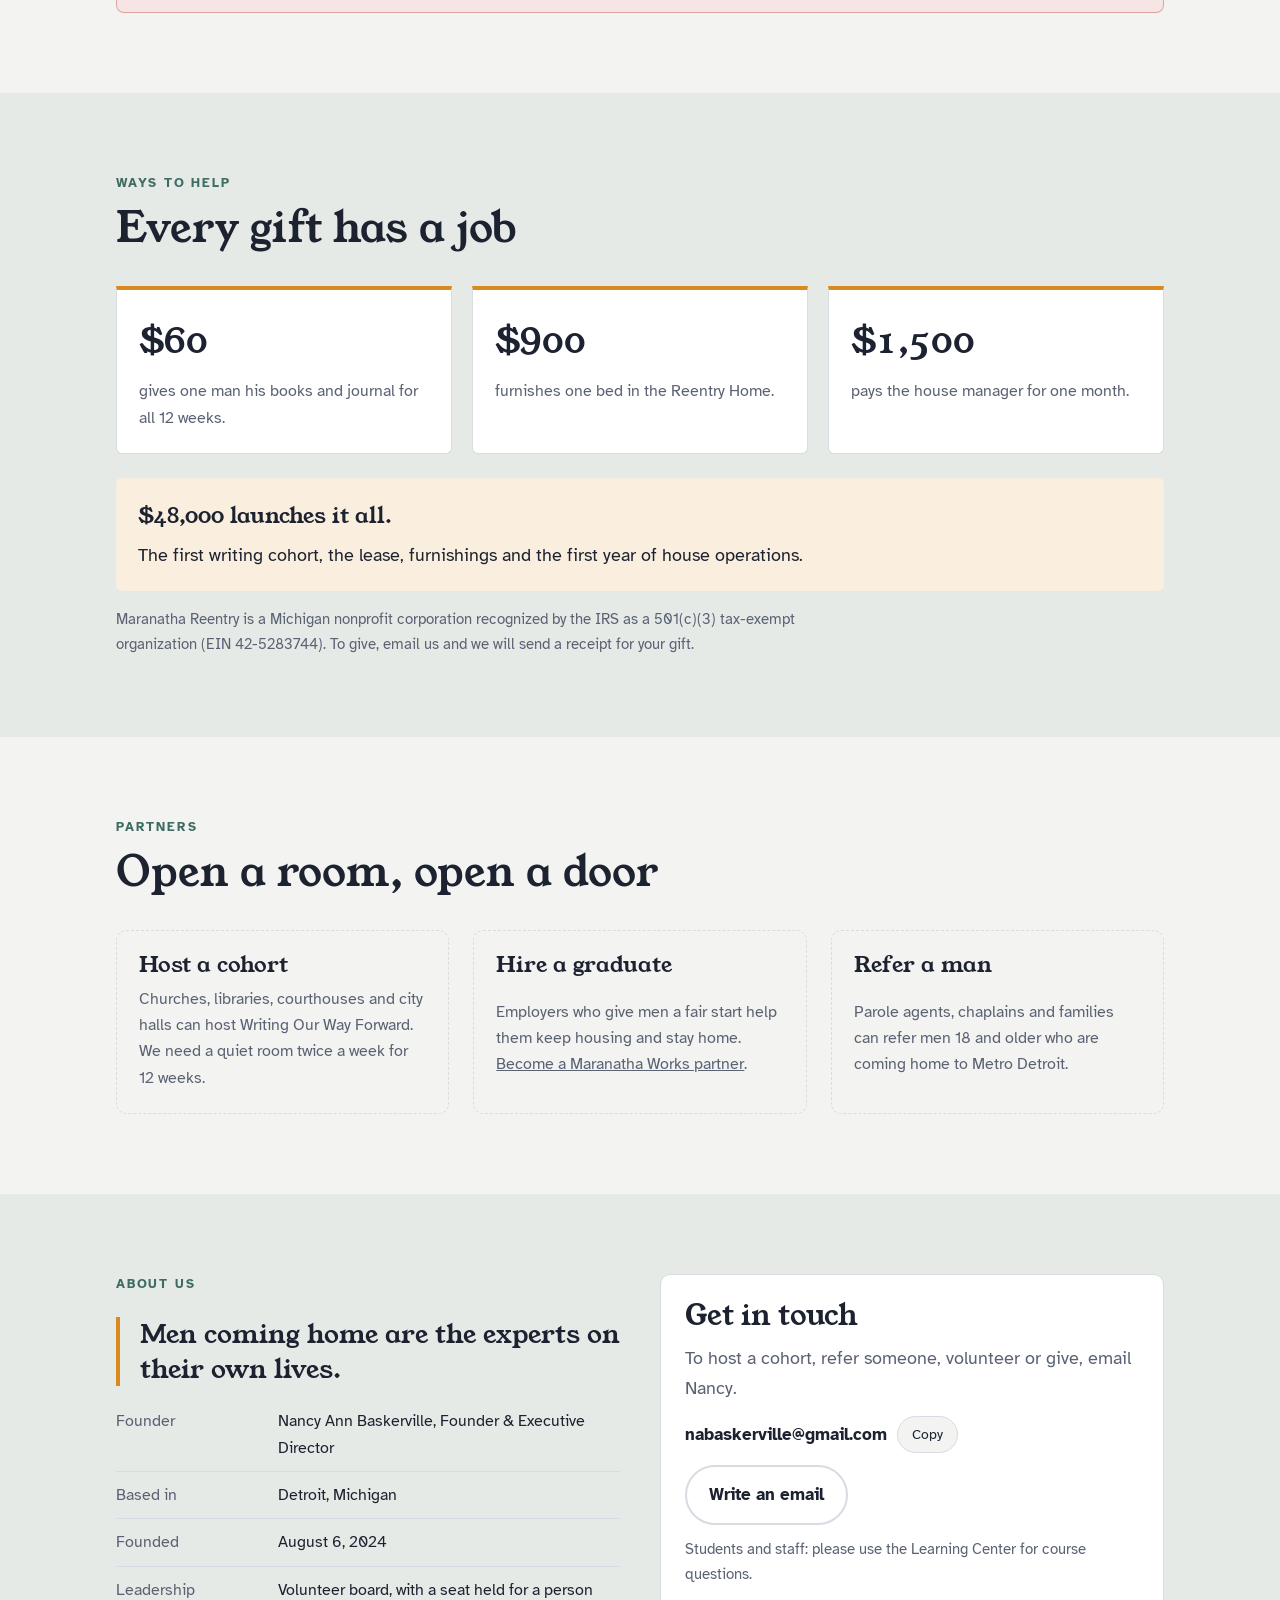
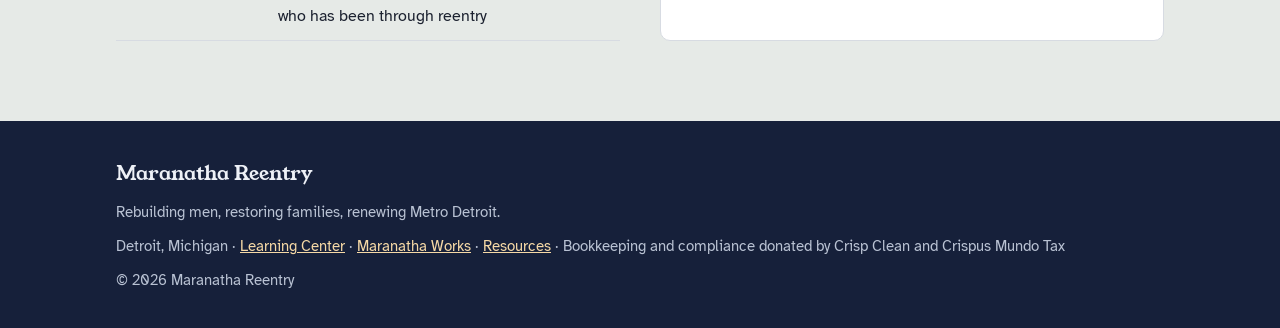
==== commit 55ad1446: "Link Maranatha Works from home page" ====
--- a/index.html
+++ b/index.html
@@ -28,6 +28,7 @@
       <a href="#mission">About</a>
       <a href="#programs">Programs</a>
       <a href="#approach">Our approach</a>
+      <a href="works/">Maranatha Works</a>
       <a href="#give">Give</a>
       <a href="#resources">Resources</a>
       <a href="#contact">Contact</a>
@@ -253,6 +254,21 @@
     </div>
   </section>
 
+  <section class="chapter on-night" id="works">
+    <div class="wrap">
+      <div class="chapter-head fade">
+        <span class="eyebrow" style="color:#f6d9a6">New · Maranatha Works</span>
+        <h2>The jobs nobody wants are the jobs that hire.</h2>
+        <p>Dead animal removal, grease traps, cleanouts, biohazard cleanup. Our men learn these hard jobs safely, earn real pay, and leave with the licenses and credentials that lead to steady careers. We run our own crews and partner with licensed companies.</p>
+      </div>
+      <div class="ctas fade">
+        <a class="btn btn-dawn" href="works/">See the jobs and how to start →</a>
+        <a class="btn btn-ghost" href="works/#hire">Hire a crew</a>
+        <a class="btn btn-ghost" href="works/#partner">Partner with us</a>
+      </div>
+    </div>
+  </section>
+
   <section class="chapter" id="resources">
     <div class="wrap">
       <div class="chapter-head fade">
@@ -304,7 +320,7 @@
       </div>
       <div class="host">
         <div class="host-item fade"><h3>Host a cohort</h3><p>Churches, libraries, courthouses and city halls can host Writing Our Way Forward. We need a quiet room twice a week for 12 weeks.</p></div>
-        <div class="host-item fade"><h3>Hire a graduate</h3><p>Employers who give men a fair start help them keep housing and stay home.</p></div>
+        <div class="host-item fade"><h3>Hire a graduate</h3><p>Employers who give men a fair start help them keep housing and stay home. <a href="works/#partner">Become a Maranatha Works partner</a>.</p></div>
         <div class="host-item fade"><h3>Refer a man</h3><p>Parole agents, chaplains and families can refer men 18 and older who are coming home to Metro Detroit.</p></div>
       </div>
     </div>
@@ -337,7 +353,7 @@
   <div class="wrap">
     <span style="font-family:var(--font-display);font-size:1.25rem;color:var(--on-night)">Maranatha Reentry</span>
     <span>Rebuilding men, restoring families, renewing Metro Detroit.</span>
-    <span>Detroit, Michigan · <a href="learning-center/">Learning Center</a> · <a href="#resources">Resources</a> · Bookkeeping and compliance donated by Crisp Clean and Crispus Mundo Tax</span>
+    <span>Detroit, Michigan · <a href="learning-center/">Learning Center</a> · <a href="works/">Maranatha Works</a> · <a href="#resources">Resources</a> · Bookkeeping and compliance donated by Crisp Clean and Crispus Mundo Tax</span>
     <span>© <span id="yr">2026</span> Maranatha Reentry</span>
   </div>
 </footer>
--- a/assets/site.css
+++ b/assets/site.css
@@ -0,0 +1,203 @@
+/* Maranatha Reentry — shared styles. Dawn over Detroit: night navy, first-light amber, steady sage. */
+:root{
+  --night:#16203a; --night-2:#1e2a4a; --dawn:#d98a1c; --dawn-soft:#f6d9a6; --sage:#3e6b62;
+  --paper:#f3f4f1; --ink:#1c2230; --muted:#5a6273; --rule:#d7dbe2; --card:#ffffff; --on-night:#eef1f7;
+  --font-display:"Young Serif", Georgia, "Times New Roman", serif;
+  --font-body:"Atkinson Hyperlegible", "Segoe UI", system-ui, sans-serif;
+  color-scheme:light;
+}
+@media (prefers-color-scheme: dark){:root:not([data-theme="light"]){
+  --night:#0d1426;--night-2:#141d36;--dawn:#f0a43a;--dawn-soft:#4a3618;--sage:#7fb3a8;--paper:#11161f;--ink:#e8ebf1;--muted:#a3abba;--rule:#2a3140;--card:#181e2a;--on-night:#eef1f7;color-scheme:dark}}
+:root[data-theme="dark"]{--night:#0d1426;--night-2:#141d36;--dawn:#f0a43a;--dawn-soft:#4a3618;--sage:#7fb3a8;--paper:#11161f;--ink:#e8ebf1;--muted:#a3abba;--rule:#2a3140;--card:#181e2a;--on-night:#eef1f7;color-scheme:dark}
+
+*,*::before,*::after{box-sizing:border-box}
+html{scroll-behavior:smooth;scroll-padding-top:72px}
+body{margin:0;background:var(--paper);color:var(--ink);font-family:var(--font-body);font-size:1.125rem;line-height:1.65;-webkit-text-size-adjust:100%}
+img{max-width:100%}
+h1,h2,h3{font-family:var(--font-display);font-weight:400;text-wrap:balance;line-height:1.15;margin:0}
+p{margin:0}
+a{color:inherit}
+:focus-visible{outline:3px solid var(--dawn);outline-offset:3px;border-radius:4px}
+.wrap{max-width:1080px;margin:0 auto;padding-left:max(16px,env(safe-area-inset-left,0px));padding-right:max(16px,env(safe-area-inset-right,0px))}
+.eyebrow{font-size:.8rem;letter-spacing:.14em;text-transform:uppercase;font-weight:700;color:var(--sage)}
+.skip{position:absolute;left:-999px;top:8px;background:var(--dawn);color:#1a1205;padding:8px 14px;border-radius:6px;z-index:20}
+.skip:focus{left:8px}
+
+/* nav */
+nav.top{position:sticky;top:0;z-index:9;background:var(--night);color:var(--on-night);box-shadow:0 1px 0 rgba(255,255,255,.06)}
+nav.top .wrap{display:flex;align-items:center;justify-content:space-between;gap:12px;padding-block:12px}
+.brand{font-family:var(--font-display);font-size:1.25rem;text-decoration:none;display:flex;align-items:center;gap:10px;white-space:nowrap}
+.brand svg{width:28px;height:28px;flex:none}
+.navlinks{display:flex;gap:18px;font-size:.95rem;align-items:center}
+.navlinks a{text-decoration:none;opacity:.85}
+.navlinks a:hover{opacity:1;text-decoration:underline;text-underline-offset:4px}
+.navlinks a.pill{opacity:1;background:var(--dawn);color:#1a1205;padding:7px 14px;border-radius:999px;font-weight:700}
+.navlinks a.pill:hover{text-decoration:none}
+.menu-btn{display:none;background:none;border:1px solid #6e7a96;color:var(--on-night);border-radius:8px;padding:6px 12px;font:inherit;font-size:.95rem;cursor:pointer}
+@media (max-width:820px){
+  .menu-btn{display:inline-block}
+  .navlinks{display:none;position:absolute;left:0;right:0;top:100%;background:var(--night);flex-direction:column;align-items:stretch;gap:0;padding:8px 16px 16px;border-top:1px solid #2c3756}
+  .navlinks.open{display:flex}
+  .navlinks a{padding:10px 0;border-bottom:1px solid #2c3756}
+  .navlinks a.pill{text-align:center;margin-top:10px;border-bottom:0}
+}
+
+/* buttons */
+.btn{display:inline-flex;align-items:center;gap:8px;padding:14px 22px;border-radius:999px;font-weight:700;text-decoration:none;font-size:1.05rem;border:2px solid transparent;transition:transform .15s ease, background .2s, box-shadow .2s;cursor:pointer;font-family:inherit}
+.btn:hover{transform:translateY(-2px);box-shadow:0 8px 20px rgba(0,0,0,.18)}
+.btn-dawn{background:var(--dawn);color:#1a1205}
+.btn-ghost{border-color:#8996b0;color:var(--on-night);background:transparent}
+.btn-sage{background:var(--sage);color:#fff}
+.btn-line{border-color:var(--rule);color:var(--ink);background:var(--card)}
+
+/* hero */
+.hero{background:var(--night);color:var(--on-night);position:relative;overflow:hidden;min-height:min(92vh,760px);display:grid;align-items:center}
+.hero canvas{position:absolute;inset:0;width:100%;height:100%;display:block}
+.hero .wrap{position:relative;padding-block:64px 140px;display:grid;gap:22px;width:100%}
+.hero h1{font-size:clamp(2.3rem,6vw,4.4rem);max-width:15ch}
+.hero h1 em{font-style:normal;color:var(--dawn)}
+.hero .lede{font-size:1.25rem;max-width:46ch;color:#d4dae6}
+.meaning{font-size:.95rem;color:#b9c2d3;max-width:52ch}
+.meaning b{color:#f6d9a6;font-weight:700}
+.ctas{display:flex;gap:12px;flex-wrap:wrap;margin-top:6px}
+.reveal{opacity:0;transform:translateY(14px);animation:rise .9s ease forwards}
+.reveal.d1{animation-delay:.25s}.reveal.d2{animation-delay:.5s}.reveal.d3{animation-delay:.75s}.reveal.d4{animation-delay:1s}
+@keyframes rise{to{opacity:1;transform:none}}
+
+/* slogan ribbon */
+.ribbon{background:var(--dawn);color:#1a1205;overflow:hidden;white-space:nowrap;font-family:var(--font-display);font-size:1.15rem;padding-block:12px}
+.ribbon .track{display:inline-flex;gap:48px;animation:scroll 60s linear infinite;padding-left:48px}
+.ribbon span::after{content:"✦";margin-left:48px;opacity:.6}
+@keyframes scroll{to{transform:translateX(-50%)}}
+.ribbon:hover .track{animation-play-state:paused}
+
+/* sections */
+section.chapter{padding-block:80px}
+.chapter-head{display:grid;gap:10px;margin-bottom:34px;max-width:64ch}
+.chapter-head h2{font-size:clamp(1.8rem,4vw,2.6rem)}
+.chapter-head p{color:var(--muted)}
+.on-night{background:var(--night);color:var(--on-night)}
+.on-night .chapter-head p{color:#b9c2d3}
+.on-night .eyebrow{color:#f6d9a6}
+.tint{background:color-mix(in srgb,var(--sage) 7%,var(--paper))}
+
+/* fade-in on scroll */
+.fade{opacity:0;transform:translateY(18px);transition:opacity .7s ease, transform .7s ease}
+.fade.in{opacity:1;transform:none}
+
+/* mission trio */
+.trio{display:grid;grid-template-columns:repeat(auto-fit,minmax(min(100%,300px),1fr));gap:22px}
+.statement{background:var(--card);border:1px solid var(--rule);border-radius:10px;padding:26px;display:grid;gap:10px;align-content:start;border-top:4px solid var(--dawn)}
+.statement h3{font-size:1.45rem}
+.statement p{color:var(--muted);font-size:1.02rem}
+.pull{margin-top:34px;font-family:var(--font-display);font-size:clamp(1.4rem,3vw,2rem);line-height:1.35;max-width:30ch;border-left:4px solid var(--dawn);padding-left:20px}
+
+/* journal program cards */
+.programs{display:grid;grid-template-columns:repeat(auto-fit,minmax(min(100%,420px),1fr));gap:24px}
+.journal{background:var(--card);border:1px solid var(--rule);border-radius:6px;padding:28px 28px 28px 52px;position:relative;
+  background-image:repeating-linear-gradient(to bottom,transparent 0,transparent 33px,var(--rule) 33px,var(--rule) 34px);background-position:0 70px;display:grid;gap:14px;align-content:start}
+.journal::before{content:"";position:absolute;left:34px;top:0;bottom:0;width:2px;background:color-mix(in srgb,var(--dawn) 55%,transparent)}
+.journal h3{font-size:1.7rem}
+.journal .tag{font-size:.85rem;font-weight:700;color:var(--sage)}
+.journal ul{margin:0;padding-left:1.1em;display:grid;gap:6px}
+.journal .start{font-size:.95rem;color:var(--muted);font-style:italic}
+
+/* audit */
+.audit{display:grid;grid-template-columns:repeat(auto-fit,minmax(min(100%,420px),1fr));gap:40px;align-items:center}
+.audit-steps{list-style:none;margin:0;padding:0;display:grid;gap:12px;counter-reset:a}
+.audit-steps li{counter-increment:a;display:grid;grid-template-columns:44px 1fr;gap:14px;align-items:start;background:var(--card);border:1px solid var(--rule);border-radius:8px;padding:14px 16px}
+.audit-steps li::before{content:counter(a);font-family:var(--font-display);font-size:1.4rem;width:44px;height:44px;border-radius:50%;display:grid;place-items:center;background:color-mix(in srgb,var(--dawn) 18%,var(--card));color:var(--ink)}
+.audit-steps b{display:block}
+.audit-steps span{color:var(--muted);font-size:1rem}
+
+/* values */
+.values{display:grid;grid-template-columns:repeat(auto-fit,minmax(min(100%,240px),1fr));gap:2px;background:#2c3756;border-radius:10px;overflow:hidden}
+.value{background:var(--night);padding:24px 22px;display:grid;gap:8px;align-content:start;transition:background .25s}
+.value:hover{background:var(--night-2)}
+.value .n{font-family:var(--font-display);color:var(--dawn);font-size:1.1rem}
+.value h3{font-size:1.4rem}
+.value p{color:#c6cddb;font-size:.98rem}
+
+/* why */
+.why{display:grid;grid-template-columns:repeat(auto-fit,minmax(min(100%,420px),1fr));gap:40px}
+.stats{display:grid;grid-template-columns:repeat(auto-fit,minmax(min(100%,200px),1fr));gap:16px}
+.stat{background:var(--card);border:1px solid var(--rule);border-radius:8px;padding:20px;display:grid;gap:6px}
+.stat .num{font-family:var(--font-display);font-size:2.4rem;color:var(--sage);line-height:1;font-variant-numeric:tabular-nums}
+.stat p{color:var(--muted);font-size:.98rem}
+.fine{font-size:.85rem;color:var(--muted);margin-top:14px;max-width:70ch}
+
+/* goals */
+.goal-grid{display:grid;grid-template-columns:repeat(auto-fit,minmax(min(100%,220px),1fr));gap:2px;background:#2c3756;border-radius:8px;overflow:hidden}
+.goal{background:var(--night);padding:26px 22px;display:grid;gap:6px}
+.goal .num{font-family:var(--font-display);font-size:2.8rem;color:var(--dawn);font-variant-numeric:tabular-nums;line-height:1}
+.goal p{color:#d4dae6;font-size:1rem}
+.compare{margin-top:28px;display:grid;gap:10px;max-width:640px}
+.bar-row{display:grid;grid-template-columns:150px 1fr 56px;gap:12px;align-items:center;font-size:.95rem}
+.bar{height:14px;border-radius:7px;background:#2c3756;overflow:hidden}
+.bar span{display:block;height:100%;border-radius:7px;width:0;transition:width 1.4s cubic-bezier(.2,.7,.2,1)}
+.bar .state{background:#8996b0}
+.bar .mre{background:var(--dawn)}
+.in .bar .state{width:84%}.in .bar .mre{width:60%}
+.bar-note{font-size:.85rem;color:#9aa5bb}
+
+/* vision */
+.vision{display:grid;grid-template-columns:repeat(auto-fit,minmax(min(100%,300px),1fr));gap:22px;margin-top:8px}
+.scale{display:grid;gap:8px;padding:24px;border-radius:10px;background:var(--card);border:1px solid var(--rule)}
+.scale .icon{width:44px;height:44px}
+.scale h3{font-size:1.35rem}
+.scale p{color:var(--muted);font-size:1rem}
+
+/* learning center + resources */
+.lc{display:grid;grid-template-columns:repeat(auto-fit,minmax(min(100%,420px),1fr));gap:32px;align-items:center}
+.lc-panel{background:var(--card);border:1px solid var(--rule);border-radius:10px;padding:28px;display:grid;gap:16px}
+.lc-steps{margin:0;padding-left:1.3em;display:grid;gap:8px}
+.chips{display:flex;flex-wrap:wrap;gap:8px}
+.chip{font-size:.88rem;padding:6px 12px;border-radius:999px;background:color-mix(in srgb,var(--sage) 14%,var(--card));color:var(--ink);border:1px solid color-mix(in srgb,var(--sage) 35%,transparent)}
+.steps-row{display:grid;grid-template-columns:repeat(auto-fit,minmax(min(100%,220px),1fr));gap:18px;margin-bottom:36px}
+.step{border-left:4px solid var(--sage);padding:6px 0 6px 16px;display:grid;gap:4px}
+.step b{font-family:var(--font-display);font-weight:400;font-size:1.2rem}
+.step span{color:var(--muted);font-size:1rem}
+.res-grid{display:grid;grid-template-columns:repeat(auto-fit,minmax(min(100%,250px),1fr));gap:18px}
+.res{background:var(--card);border:1px solid var(--rule);border-radius:8px;padding:20px;display:grid;gap:8px;align-content:start;text-decoration:none;transition:transform .15s ease,border-color .2s}
+.res:hover{transform:translateY(-2px);border-color:var(--dawn)}
+.res h3{font-size:1.25rem}
+.res p{color:var(--muted);font-size:.98rem}
+.res .go{font-weight:700;color:var(--sage);font-size:.95rem}
+.res.feature{background:var(--night);color:var(--on-night);border-color:var(--night)}
+.res.feature p{color:#c6cddb}
+.res.feature .go{color:var(--dawn)}
+
+/* give */
+.give-grid{display:grid;grid-template-columns:repeat(auto-fit,minmax(min(100%,240px),1fr));gap:20px}
+.gift{border-top:4px solid var(--dawn);background:var(--card);padding:22px;border-radius:0 0 6px 6px;display:grid;gap:8px;align-content:start;border-left:1px solid var(--rule);border-right:1px solid var(--rule);border-bottom:1px solid var(--rule)}
+.gift .amt{font-family:var(--font-display);font-size:2.2rem;font-variant-numeric:tabular-nums}
+.gift p{color:var(--muted);font-size:1rem}
+.launch{margin-top:24px;padding:20px 22px;background:color-mix(in srgb,var(--dawn) 14%,var(--card));border-radius:6px;display:grid;gap:6px}
+.launch strong{font-family:var(--font-display);font-weight:400;font-size:1.4rem}
+.status-note{margin-top:16px;font-size:.95rem;color:var(--muted);max-width:70ch}
+
+/* host */
+.host{display:grid;grid-template-columns:repeat(auto-fit,minmax(min(100%,300px),1fr));gap:24px}
+.host-item{display:grid;gap:8px;padding:22px;border-radius:10px;border:1px dashed var(--rule)}
+.host-item h3{font-size:1.35rem}
+.host-item p{color:var(--muted);font-size:1rem}
+
+/* about + contact */
+.about{display:grid;grid-template-columns:repeat(auto-fit,minmax(min(100%,380px),1fr));gap:40px}
+.about blockquote{margin:0;font-family:var(--font-display);font-size:1.6rem;line-height:1.35;border-left:4px solid var(--dawn);padding-left:20px}
+.facts{display:grid;gap:10px;font-size:1rem;margin:0}
+.facts div{display:grid;grid-template-columns:150px 1fr;gap:12px;border-bottom:1px solid var(--rule);padding-bottom:10px}
+.facts dt{color:var(--muted)}
+.facts dd{margin:0}
+.contact-box{background:var(--card);border:1px solid var(--rule);border-radius:10px;padding:24px;display:grid;gap:12px;align-content:start}
+.copyline{display:flex;gap:10px;flex-wrap:wrap;align-items:center}
+.copyline code{font-family:var(--font-body);font-weight:700;font-size:1.05rem;user-select:all;word-break:break-all}
+.copybtn{font:inherit;font-size:.9rem;padding:6px 14px;border-radius:999px;border:1px solid var(--rule);background:var(--paper);color:var(--ink);cursor:pointer}
+
+footer{background:var(--night);color:#b9c2d3;font-size:.92rem}
+footer .wrap{padding-block:36px;display:grid;gap:10px}
+footer a{color:#f6d9a6}
+.crisis{background:color-mix(in srgb,#b3261e 12%,var(--card));border:1px solid color-mix(in srgb,#b3261e 35%,transparent);color:var(--ink);border-radius:8px;padding:12px 16px;font-weight:700;font-size:1rem}
+
+@media (max-width:520px){.journal{padding-left:40px}.journal::before{left:24px}.bar-row{grid-template-columns:100px 1fr 46px}.facts div{grid-template-columns:1fr}section.chapter{padding-block:60px}}
+@media (prefers-reduced-motion: reduce){*,*::before,*::after{animation:none!important;transition:none!important}.reveal,.fade{opacity:1;transform:none}html{scroll-behavior:auto}}
